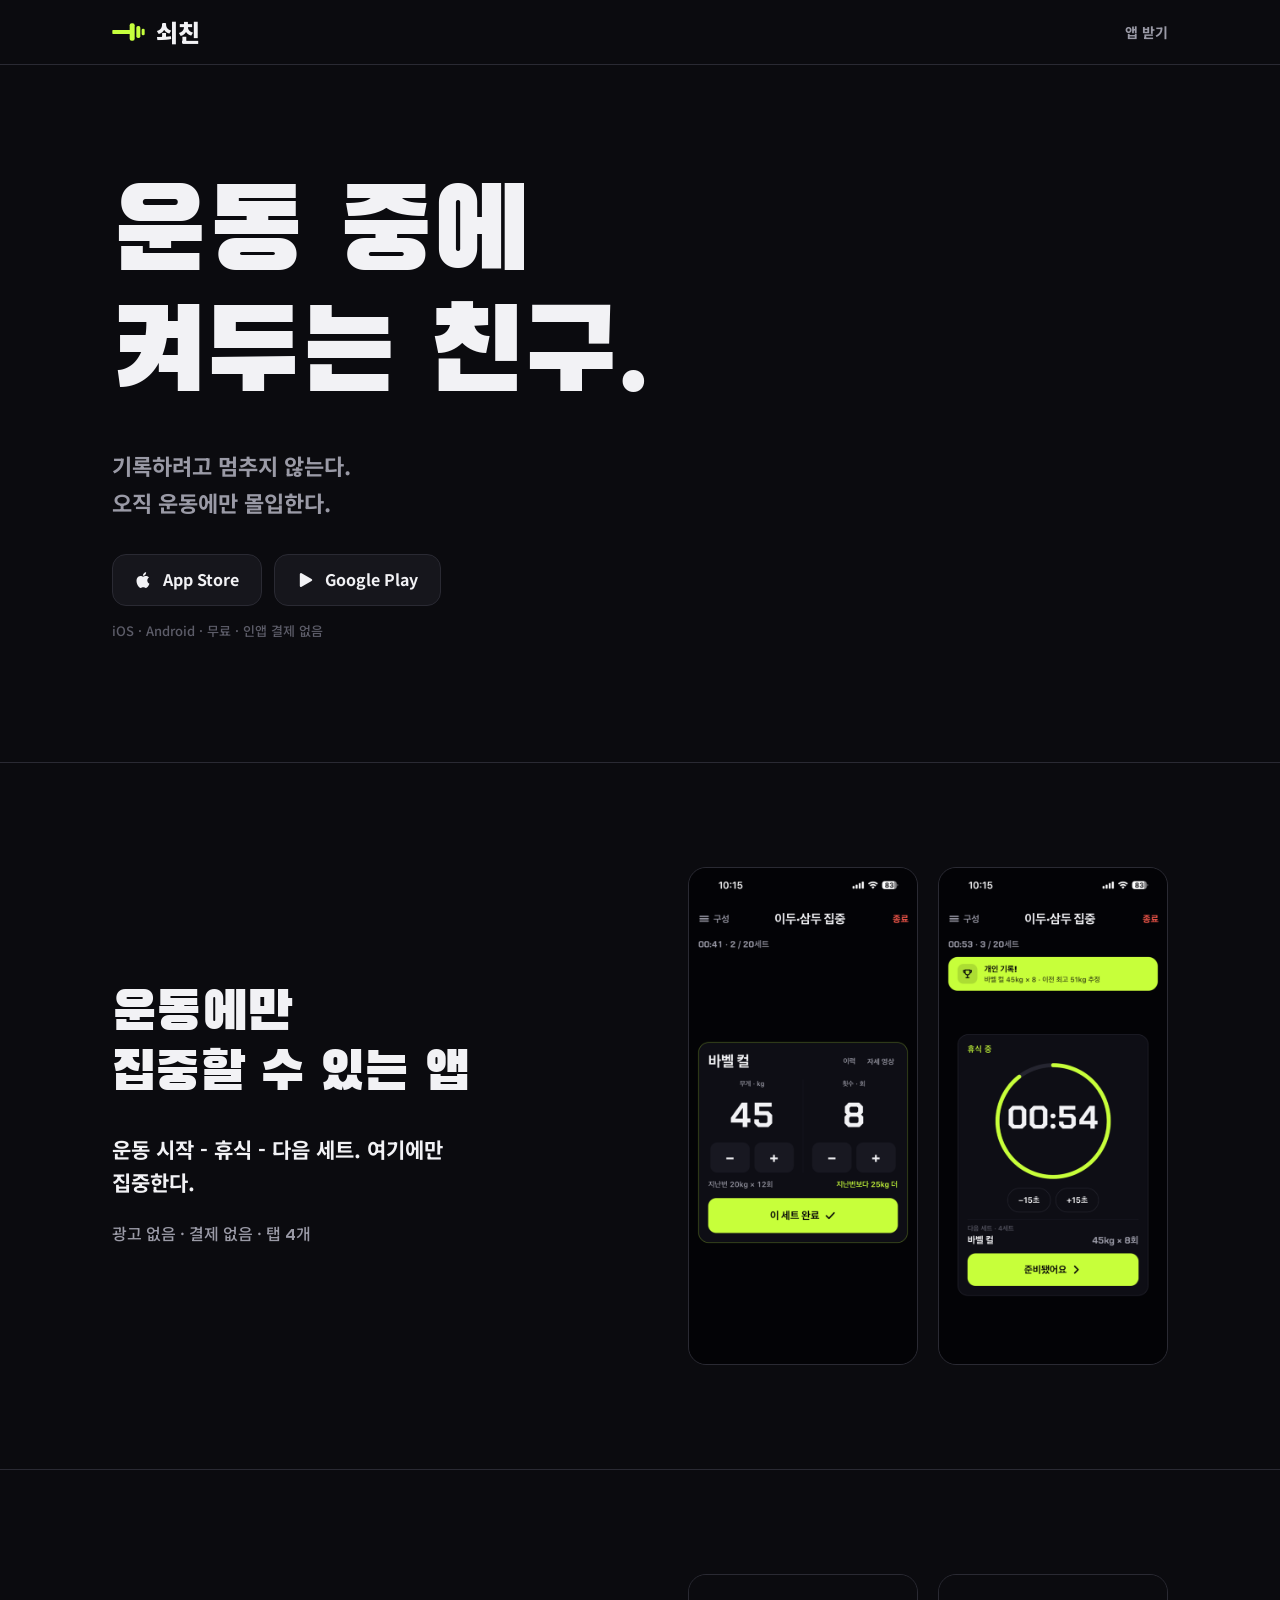
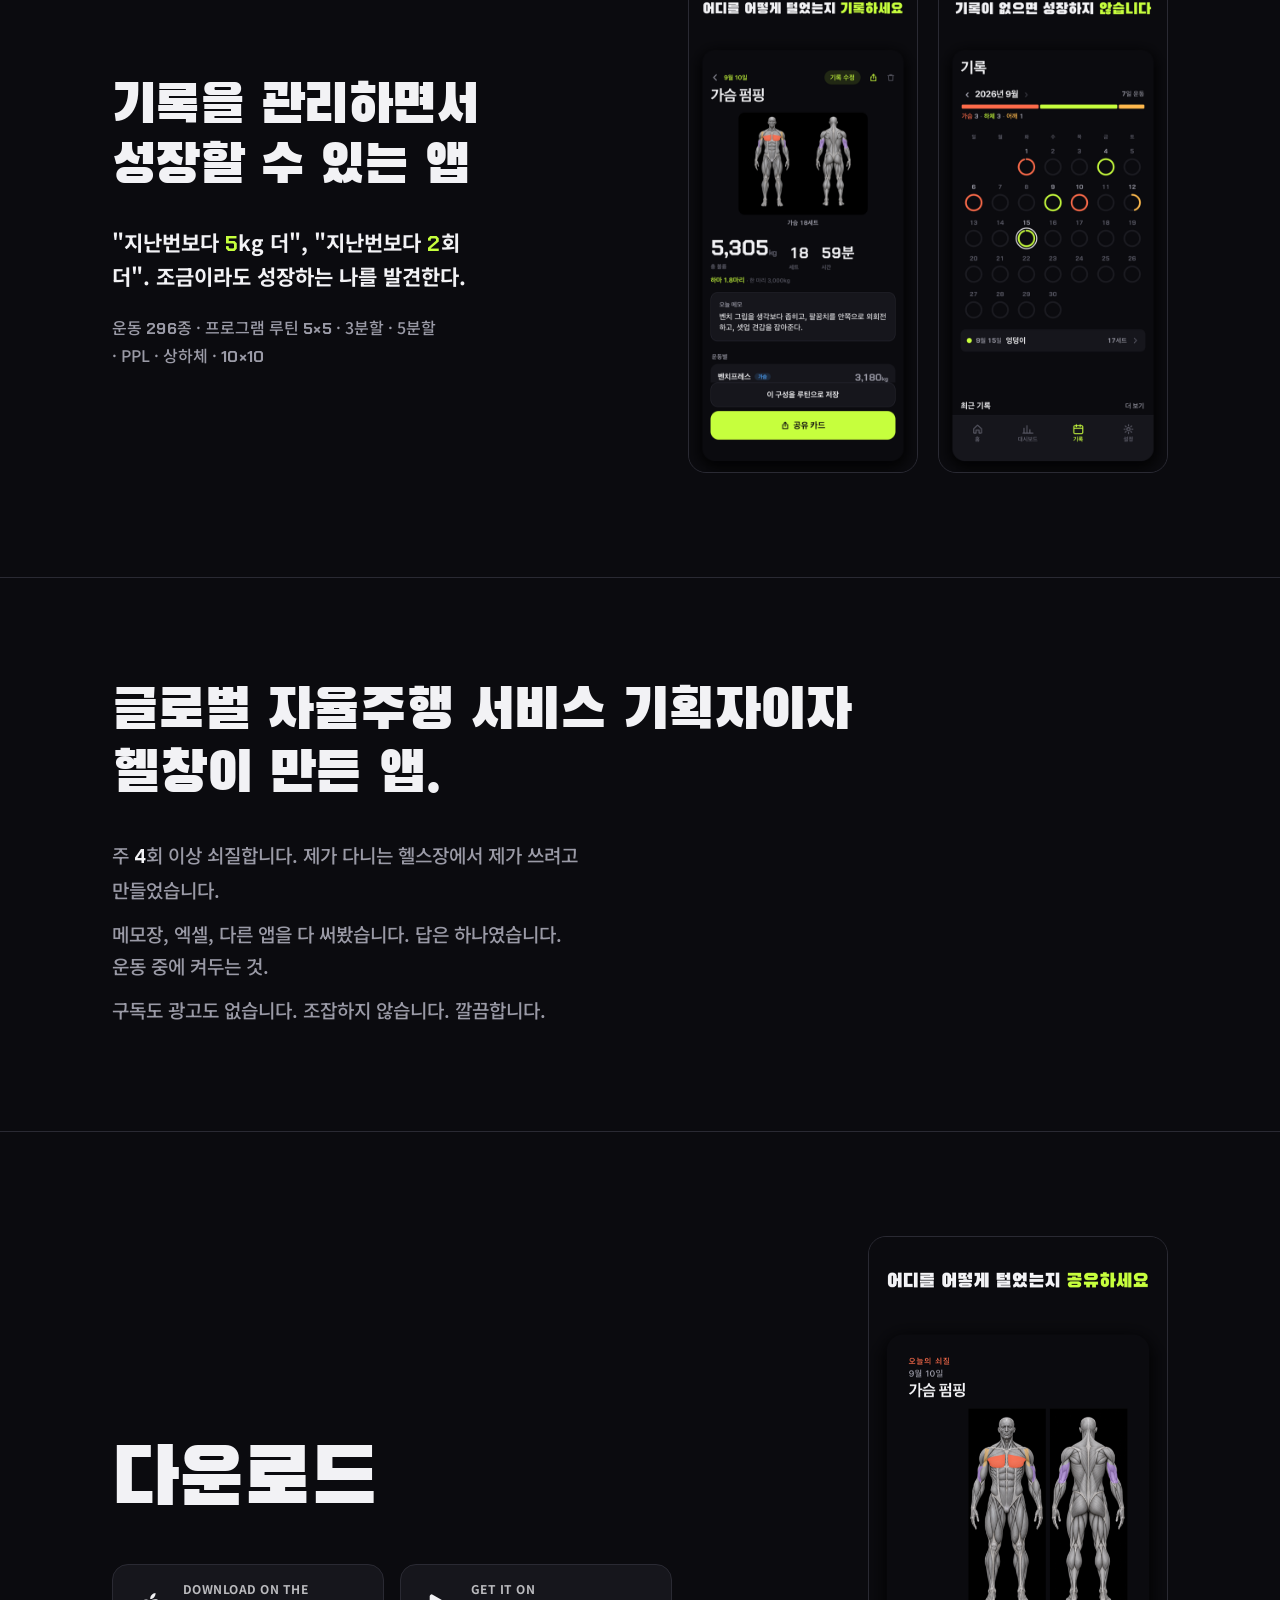
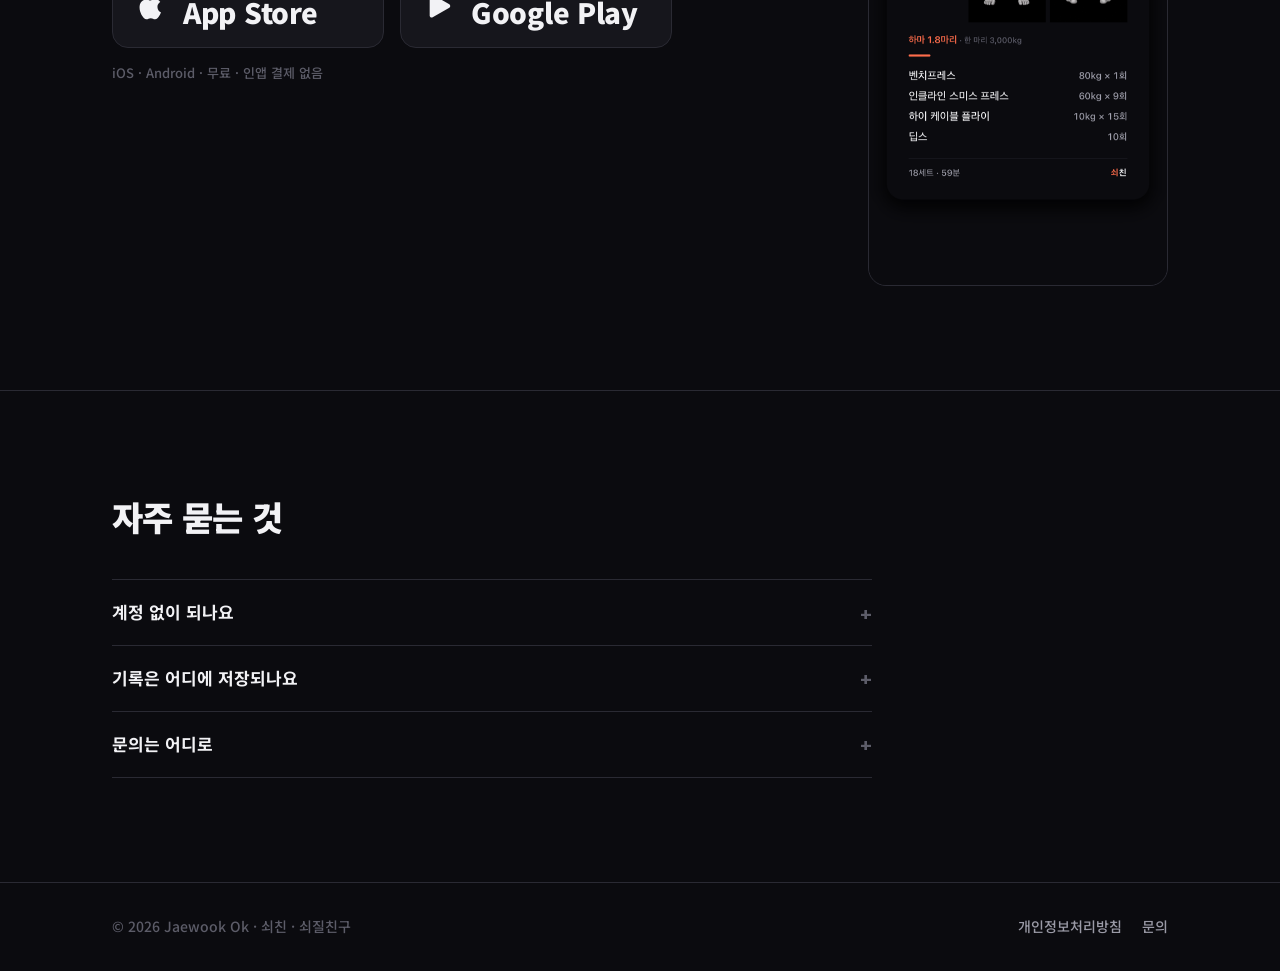
==== index.html @ 3777a671 "site: App Store 링크를 새 앱 id로" ====
<!DOCTYPE html>
<html lang="ko">
<head>
  <meta charset="utf-8">
  <meta name="viewport" content="width=device-width, initial-scale=1">
  <title>쇠친 — 운동 중에 켜두는 친구</title>
  <meta name="description" content="기록하려고 멈추지 않는다. 오직 운동에만 몰입한다. 운동하는 동안 같이 뛰는 헬스 운동일지 앱, 쇠친(쇠질친구). 광고 없음, 결제 없음, 계정 선택.">
  <meta name="theme-color" content="#0B0B0F">
  <link rel="icon" type="image/png" sizes="512x512" href="assets/icon-512.png">
  <link rel="apple-touch-icon" sizes="180x180" href="assets/apple-touch-icon.png">

  <!-- OG: 배포 후 og:image·og:url을 절대 URL(https://도메인/assets/og.png)로 바꾼다. 상대 경로는 대부분의 미리보기가 못 읽는다. -->
  <meta property="og:type" content="website">
  <meta property="og:site_name" content="쇠친 · 쇠질친구">
  <meta property="og:title" content="쇠친 — 운동 중에 켜두는 친구">
  <meta property="og:description" content="기록하려고 멈추지 않는다. 오직 운동에만 몰입한다. 운동하는 동안 같이 뛰는 헬스 운동일지 앱.">
  <meta property="og:image" content="https://ironpal.kr/assets/og.png">
  <meta property="og:image:width" content="1200">
  <meta property="og:image:height" content="630">
  <meta property="og:locale" content="ko_KR">
  <meta name="twitter:card" content="summary_large_image">
  <meta name="twitter:title" content="쇠친 — 운동 중에 켜두는 친구">
  <meta name="twitter:description" content="기록하려고 멈추지 않는다. 오직 운동에만 몰입한다. 운동하는 동안 같이 뛰는 헬스 운동일지 앱.">
  <meta name="twitter:image" content="https://ironpal.kr/assets/og.png">

  <link rel="preconnect" href="https://fonts.googleapis.com">
  <link rel="preconnect" href="https://fonts.gstatic.com" crossorigin>
  <link href="https://fonts.googleapis.com/css2?family=Black+Han+Sans&family=Chakra+Petch:wght@700&family=Noto+Sans+KR:wght@500;700;900&display=swap" rel="stylesheet">
  <link rel="stylesheet" href="styles.css">
</head>
<body>

  <header class="site-header">
    <div class="wrap">
      <a class="wordmark" href="./" aria-label="쇠친 홈"><svg class="mark" viewBox="0 0 100 60" width="34" height="20" aria-hidden="true"><rect x="0" y="24" width="56" height="12" rx="2"/><rect x="52" y="4" width="15" height="52" rx="6"/><rect x="72" y="12" width="12" height="36" rx="5"/><rect x="88" y="20" width="9" height="20" rx="4"/></svg>쇠친</a>
      <nav><a href="#download">앱 받기</a></nav>
    </div>
  </header>

  <main>

    <section class="hero" aria-labelledby="hero-title">
      <div class="wrap">
        <h1 id="hero-title">운동 중에<br>켜두는 친구.</h1>
        <p class="sub">기록하려고 멈추지 않는다.<br>오직 운동에만 몰입한다.</p>
        <div class="cta-row">
          <!-- [출시 후 링크] App Store 링크로 교체: https://apps.apple.com/kr/app/idXXXXXXXXXX -->
          <a class="store-link store-btn" href="https://apps.apple.com/kr/app/id6820119682"><svg class="store-mark" viewBox="0 0 24 24" width="18" height="18" aria-hidden="true" focusable="false"><path fill="currentColor" d="M16.365 12.77c-.026-2.66 2.174-3.94 2.273-4.003-1.238-1.81-3.164-2.058-3.85-2.086-1.64-.166-3.2.966-4.032.966-.83 0-2.114-.943-3.474-.917-1.787.026-3.435 1.04-4.355 2.64-1.857 3.22-.475 7.99 1.334 10.607.884 1.28 1.937 2.72 3.32 2.668 1.332-.053 1.836-.862 3.447-.862 1.61 0 2.063.862 3.474.836 1.435-.027 2.344-1.303 3.222-2.588 1.014-1.487 1.432-2.928 1.457-3.003-.032-.014-2.797-1.073-2.816-4.258zM13.71 4.95c.735-.89 1.23-2.128 1.095-3.36-1.058.043-2.34.705-3.1 1.594-.68.787-1.276 2.047-1.116 3.256 1.18.092 2.386-.6 3.12-1.49z"/></svg><span class="store-label">App Store</span></a>
          <!-- [출시 후 링크] Google Play 링크로 교체: https://play.google.com/store/apps/details?id=com.jay.ironlog -->
          <a class="store-link store-btn" href="https://play.google.com/store/apps/details?id=com.jay.ironlog"><svg class="store-mark" viewBox="0 0 24 24" width="18" height="18" aria-hidden="true" focusable="false"><path fill="currentColor" d="M4.5 2.9a1.6 1.6 0 0 1 1.65.05l13.3 7.7a1.6 1.6 0 0 1 0 2.7l-13.3 7.7A1.6 1.6 0 0 1 3.75 20V4.25c0-.55.28-1.06.75-1.35z"/></svg><span class="store-label">Google Play</span></a>
        </div>
        <p class="note">iOS · Android · 무료 · 인앱 결제 없음</p>
      </div>
    </section>

    <section class="pitch" id="focus" aria-labelledby="focus-title">
      <div class="wrap">
        <div class="pitch-text">
          <h2 id="focus-title">운동에만<br>집중할 수 있는 앱</h2>
          <p class="proof">운동 시작 - 휴식 - 다음 세트. 여기에만 집중한다.</p>
          <p class="facts">광고 없음 · 결제 없음 · 탭 <span class="num">4</span>개</p>
        </div>
        <div class="frames">
          <figure class="frame"><img src="assets/01-focus.png" width="540" height="1170" alt="몰입 화면. 바벨 컬 45kg 8회, 지난번보다 25kg 더, 이 세트 완료 버튼" fetchpriority="high"></figure>
          <figure class="frame"><img src="assets/02-rest.png" width="540" height="1170" alt="휴식 링 화면. 개인 기록 배너, 남은 휴식 54초, 다음 세트 바벨 컬 45kg 8회" loading="lazy"></figure>
        </div>
      </div>
    </section>

    <section class="pitch" id="grow" aria-labelledby="grow-title">
      <div class="wrap">
        <div class="pitch-text">
          <h2 id="grow-title">기록을 관리하면서<br>성장할 수 있는 앱</h2>
          <p class="proof">"지난번보다 <span class="num">5</span>kg 더", "지난번보다 <span class="num">2</span>회 더". 조금이라도 성장하는 나를 발견한다.</p>
          <p class="facts">운동 <span class="num">296</span>종 · 프로그램 루틴 <span class="num">5×5</span> · 3분할 · 5분할 · PPL · 상하체 · <span class="num">10×10</span></p>
        </div>
        <div class="frames">
          <figure class="frame"><img src="assets/03-summary.png" width="540" height="1170" alt="요약 화면. 인체도에 오늘 한 근육이 칠해진 모습과 총 볼륨" loading="lazy"></figure>
          <figure class="frame"><img src="assets/07-calendar.png" width="540" height="1170" alt="기록 달력. 날짜마다 부위 색 링, 내 3대 합계" loading="lazy"></figure>
        </div>
      </div>
    </section>

    <section id="maker" aria-labelledby="maker-title">
      <div class="wrap">
        <h2 id="maker-title">글로벌 자율주행 서비스 기획자이자<br>헬창이 만든 앱.</h2>
        <div class="maker-body">
          <p>주 <span class="num">4</span>회 이상 쇠질합니다. 제가 다니는 헬스장에서 제가 쓰려고 만들었습니다.</p>
          <p>메모장, 엑셀, 다른 앱을 다 써봤습니다. 답은 하나였습니다. 운동 중에 켜두는 것.</p>
          <p>구독도 광고도 없습니다. 조잡하지 않습니다. 깔끔합니다.</p>
        </div>
      </div>
    </section>

    <section id="download" aria-labelledby="download-title">
      <div class="wrap">
        <div class="download-text">
          <h2 id="download-title">다운로드</h2>
          <div class="store-row">
            <!-- [출시 후 링크] App Store 링크로 교체: https://apps.apple.com/kr/app/idXXXXXXXXXX -->
            <a class="store-link store" href="https://apps.apple.com/kr/app/id6820119682"><svg class="store-mark" viewBox="0 0 24 24" width="18" height="18" aria-hidden="true" focusable="false"><path fill="currentColor" d="M16.365 12.77c-.026-2.66 2.174-3.94 2.273-4.003-1.238-1.81-3.164-2.058-3.85-2.086-1.64-.166-3.2.966-4.032.966-.83 0-2.114-.943-3.474-.917-1.787.026-3.435 1.04-4.355 2.64-1.857 3.22-.475 7.99 1.334 10.607.884 1.28 1.937 2.72 3.32 2.668 1.332-.053 1.836-.862 3.447-.862 1.61 0 2.063.862 3.474.836 1.435-.027 2.344-1.303 3.222-2.588 1.014-1.487 1.432-2.928 1.457-3.003-.032-.014-2.797-1.073-2.816-4.258zM13.71 4.95c.735-.89 1.23-2.128 1.095-3.36-1.058.043-2.34.705-3.1 1.594-.68.787-1.276 2.047-1.116 3.256 1.18.092 2.386-.6 3.12-1.49z"/></svg><span class="store-text"><span class="store-k">Download on the</span><span class="store-n">App Store</span></span></a>
            <!-- [출시 후 링크] Google Play 링크로 교체: https://play.google.com/store/apps/details?id=com.jay.ironlog -->
            <a class="store-link store" href="https://play.google.com/store/apps/details?id=com.jay.ironlog"><svg class="store-mark" viewBox="0 0 24 24" width="18" height="18" aria-hidden="true" focusable="false"><path fill="currentColor" d="M4.5 2.9a1.6 1.6 0 0 1 1.65.05l13.3 7.7a1.6 1.6 0 0 1 0 2.7l-13.3 7.7A1.6 1.6 0 0 1 3.75 20V4.25c0-.55.28-1.06.75-1.35z"/></svg><span class="store-text"><span class="store-k">GET IT ON</span><span class="store-n">Google Play</span></span></a>
          </div>
          <p class="note">iOS · Android · 무료 · 인앱 결제 없음</p>
        </div>
        <figure class="frame download-frame"><img src="assets/04-share.png" width="540" height="1170" alt="공유 카드. 앞·뒤 인체도가 들어간 스토리 크기 카드" loading="lazy"></figure>
      </div>
    </section>

    <section id="faq" aria-labelledby="faq-title">
      <div class="wrap">
        <h2 class="section-title" id="faq-title">자주 묻는 것</h2>
        <div class="faq">
          <details>
            <summary>계정 없이 되나요</summary>
            <p>됩니다. 모든 기능이 로그인 없이 돌아갑니다. Apple 로그인은 기기를 잃거나 바꿔도 기록이 살아남게 하는 백업 용도이고, 설정 탭에서 선택합니다.</p>
          </details>
          <details>
            <summary>기록은 어디에 저장되나요</summary>
            <p>기기 안의 데이터베이스에 저장됩니다. 로그인하지 않으면 어떤 정보도 기기 밖으로 나가지 않습니다. 로그인하면 운동 세션·세트·루틴·직접 만든 운동이 계정에 묶여 서버(서울 리전)에 백업됩니다. 설정 → 데이터 → CSV 내보내기로 언제든 꺼낼 수 있습니다.</p>
          </details>
          <details>
            <summary>문의는 어디로</summary>
            <p><a href="mailto:jwocg12@gmail.com">jwocg12@gmail.com</a>으로 보내주세요. 버그, 빠진 운동, 별칭 제안 전부 받습니다.</p>
          </details>
        </div>
      </div>
    </section>

  </main>

  <footer class="site-footer">
    <div class="wrap">
      <p>© 2026 Jaewook Ok · 쇠친 · 쇠질친구</p>
      <nav>
        <a href="privacy.html">개인정보처리방침</a>
        <a href="mailto:jwocg12@gmail.com">문의</a>
      </nav>
    </div>
  </footer>

</body>
</html>
---- styles.css ----
/* 쇠친 — 마케팅 사이트. 다크 테마 하나만 (의도). */

:root {
  --bg: #0B0B0F;
  --surface: #16161C;
  --border: #2A2A33;
  --text: #F2F2F5;
  --muted: #9A9AA6;
  --faint: #5C5C68;
  --lime: #C6FF3D;
  --sans: "Noto Sans KR", -apple-system, BlinkMacSystemFont, "Apple SD Gothic Neo", "Malgun Gothic", sans-serif;
  --display: "Black Han Sans", var(--sans);
  --num: "Chakra Petch", "SF Mono", Menlo, monospace;
  --wrap: 1120px;
  --gutter: 20px;
}

* { box-sizing: border-box; }

html { color-scheme: dark; -webkit-text-size-adjust: 100%; scroll-behavior: smooth; }

body {
  margin: 0;
  background: var(--bg);
  color: var(--text);
  font-family: var(--sans);
  font-weight: 500;
  font-size: 16px;
  line-height: 1.7;
  word-break: keep-all;
  overflow-wrap: anywhere;
}

img { max-width: 100%; height: auto; display: block; }
a { color: inherit; text-decoration: none; }
a:hover { text-decoration: underline; text-underline-offset: 0.2em; }
h1, h2, h3, h4, p, ul, ol, dl, figure { margin: 0; }
ul, ol { padding: 0; list-style: none; }
strong { font-weight: 700; }
.num { font-family: var(--num); font-weight: 700; letter-spacing: 0.02em; }

.wrap {
  max-width: var(--wrap);
  margin: 0 auto;
  padding-inline: var(--gutter);
}

/* 헤더 */
.site-header {
  border-bottom: 1px solid var(--border);
}
.site-header .wrap {
  display: flex;
  align-items: center;
  justify-content: space-between;
  height: 64px;
}
.wordmark {
  font-weight: 900;
  font-size: 24px;
  letter-spacing: -0.02em;
  line-height: 1;
}
.wordmark:hover { text-decoration: none; }
.wordmark .ac { color: var(--lime); }
.site-header nav a {
  font-size: 14px;
  font-weight: 700;
  color: var(--muted);
}
.site-header nav a:hover { color: var(--text); }

/* 공통 섹션 */
section { padding-block: 72px; }
section + section { border-top: 1px solid var(--border); }
.section-title {
  font-size: 28px;
  font-weight: 900;
  letter-spacing: -0.02em;
  line-height: 1.3;
  margin-bottom: 32px;
}
.note {
  margin-top: 14px;
  font-size: 13px;
  color: var(--faint);
}

/* 헤드라인 (Black Han Sans) */
.hero h1,
.pitch h2,
#maker h2,
#download h2 {
  font-family: var(--display);
  font-weight: 400;
  letter-spacing: -0.01em;
  line-height: 1.12;
}

/* 히어로 */
.hero { padding-block: 64px 72px; }
.hero h1 {
  font-size: clamp(48px, 13vw, 104px);
  line-height: 1.05;
}
.hero .sub {
  margin-top: 24px;
  font-size: 18px;
  font-weight: 700;
  color: var(--muted);
  max-width: 30ch;
}
.hero .sub .num { font-size: 19px; color: var(--text); }
.cta-row {
  display: flex;
  flex-wrap: wrap;
  gap: 12px;
  margin-top: 32px;
}
/* 스토어 링크 공통: 히어로 버튼 4개/배지 모두 같은 표면·테두리·호버 */
.store-link {
  display: inline-flex;
  align-items: center;
  border: 1px solid var(--border);
  background: var(--surface);
  color: var(--text);
  white-space: nowrap;
  transition: background-color 120ms ease, border-color 120ms ease, transform 120ms ease;
}
.store-link:hover,
.store-link:focus-visible {
  text-decoration: none;
  background: #1E1E26;
  border-color: #3A3A44;
  transform: translateY(-1px);
}
.store-link:focus-visible { outline: 2px solid var(--lime); outline-offset: 2px; }
.store-mark { flex: none; width: 18px; height: 18px; }

/* 히어로 버튼 */
.store-btn {
  justify-content: center;
  gap: 10px;
  height: 52px;
  padding-inline: 22px;
  border-radius: 14px;
  font-weight: 700;
  font-size: 16px;
}

/* 스크린샷 프레임: 화면마다 여백이 달라도 틀은 같게 */
.frame {
  aspect-ratio: 1290 / 2796;
  width: 100%;
  overflow: hidden;
  border-radius: 18px;
  border: 1px solid var(--border);
  background: var(--surface);
}
.frame img {
  width: 100%;
  height: 100%;
  object-fit: cover;
  object-position: top;
}
.frames {
  display: grid;
  grid-template-columns: repeat(2, minmax(0, 1fr));
  gap: 12px;
  align-items: start;
}

/* 메시지 섹션 */
.pitch .wrap {
  display: grid;
  grid-template-columns: 1fr;
  gap: 36px;
  align-items: start;
}
.pitch h2 { font-size: clamp(34px, 8.5vw, 60px); }
.pitch .proof {
  margin-top: 20px;
  font-size: 18px;
  font-weight: 700;
  line-height: 1.6;
  max-width: 30ch;
}
.pitch .proof .num { color: var(--lime); }
.pitch .facts {
  margin-top: 16px;
  font-size: 15px;
  color: var(--muted);
  max-width: 36ch;
}

/* 만든 사람 */
#maker h2 { font-size: clamp(30px, 7.4vw, 56px); max-width: 22ch; }
.maker-body {
  margin-top: 24px;
  max-width: 44ch;
  font-size: 17px;
  color: var(--muted);
}
.maker-body p + p { margin-top: 12px; }
.maker-body .num { color: var(--text); }

/* 다운로드 */
#download .wrap {
  display: grid;
  grid-template-columns: 1fr;
  gap: 36px;
  align-items: center;
}
#download h2 { font-size: clamp(40px, 10vw, 72px); }
.store-row {
  display: grid;
  grid-template-columns: 1fr;
  gap: 12px;
  margin-top: 28px;
  max-width: 480px;
}
.store {
  gap: 16px;
  height: 72px;
  padding-inline: 24px;
  border-radius: 16px;
  line-height: 1.2;
}
.store .store-mark { width: 26px; height: 26px; }
.store-text { display: flex; flex-direction: column; justify-content: center; }
.store-k { font-size: 12px; font-weight: 700; opacity: 0.75; text-transform: uppercase; letter-spacing: 0.04em; }
.store-n { font-size: 24px; font-weight: 900; letter-spacing: -0.01em; }
.download-frame { width: min(260px, 66vw); margin: 0 auto; }

/* FAQ */
.faq details {
  border-top: 1px solid var(--border);
}
.faq details:last-child { border-bottom: 1px solid var(--border); }
.faq summary {
  list-style: none;
  cursor: pointer;
  padding-block: 18px;
  font-weight: 700;
  font-size: 17px;
  display: flex;
  justify-content: space-between;
  gap: 16px;
  align-items: center;
}
.faq summary::-webkit-details-marker { display: none; }
.faq summary::after {
  content: "+";
  font-family: var(--num);
  font-size: 20px;
  color: var(--faint);
  flex: none;
  line-height: 1;
}
.faq details[open] summary::after { content: "−"; }
.faq details p {
  color: var(--muted);
  padding-bottom: 20px;
  max-width: 64ch;
}

/* 푸터 */
.site-footer {
  border-top: 1px solid var(--border);
  padding-block: 32px;
  font-size: 14px;
  color: var(--faint);
}
.site-footer .wrap {
  display: flex;
  flex-wrap: wrap;
  justify-content: space-between;
  gap: 12px 24px;
}
.site-footer nav { display: flex; gap: 20px; }
.site-footer a { color: var(--muted); }
.site-footer a:hover { color: var(--text); }

/* 개인정보처리방침 */
.doc {
  max-width: 68ch;
  margin: 0 auto;
  padding: 56px var(--gutter) 80px;
}
.doc h1 {
  font-size: 32px;
  font-weight: 900;
  letter-spacing: -0.02em;
  line-height: 1.3;
  margin-bottom: 8px;
}
.doc .meta {
  color: var(--faint);
  font-size: 14px;
  margin-bottom: 32px;
}
.doc .meta span { display: block; }
.doc h2 {
  font-size: 20px;
  font-weight: 900;
  letter-spacing: -0.01em;
  margin: 48px 0 12px;
  line-height: 1.4;
}
.doc h3 {
  font-size: 16px;
  font-weight: 700;
  margin: 24px 0 8px;
}
.doc p { margin-bottom: 12px; }
.doc .key {
  padding: 16px 20px;
  background: var(--surface);
  border: 1px solid var(--border);
  border-radius: 12px;
  margin: 20px 0;
}
.doc .key li { padding-left: 16px; position: relative; }
.doc .key li + li { margin-top: 8px; }
.doc .key li::before {
  content: "";
  position: absolute;
  left: 0;
  top: 0.75em;
  width: 6px;
  height: 6px;
  border-radius: 50%;
  background: var(--lime);
}
.doc ul.plain li { padding-left: 16px; position: relative; }
.doc ul.plain li::before {
  content: "·";
  position: absolute;
  left: 2px;
  color: var(--faint);
}
.doc .table-wrap { overflow-x: auto; margin: 12px 0 16px; }
.doc table {
  width: 100%;
  border-collapse: collapse;
  font-size: 15px;
  line-height: 1.55;
}
.doc th, .doc td {
  text-align: left;
  vertical-align: top;
  padding: 10px 12px;
  border-bottom: 1px solid var(--border);
}
.doc th {
  font-weight: 700;
  color: var(--muted);
  background: var(--surface);
  white-space: nowrap;
}
.doc td:first-child { font-weight: 700; white-space: nowrap; }
.doc a { text-decoration: underline; text-underline-offset: 0.2em; }
.doc .contact { font-size: 15px; }

/* 좁은 화면: 3열 표는 행마다 세로로 쌓는다 */
@media (max-width: 640px) {
  .doc table.stack thead { display: none; }
  .doc table.stack tr { display: block; padding: 12px 0; border-bottom: 1px solid var(--border); }
  .doc table.stack td { display: block; padding: 2px 0; border: 0; white-space: normal; }
  .doc table.stack td::before {
    content: attr(data-label);
    display: block;
    font-size: 12px;
    font-weight: 700;
    color: var(--faint);
  }
  .doc table.stack td:first-child { font-size: 16px; }
  .doc table.stack td:first-child::before { display: none; }
  .doc table.stack td + td { margin-top: 6px; }
}

/* 데스크톱 */
@media (min-width: 820px) {
  :root { --gutter: 32px; }
  section { padding-block: 104px; }
  .section-title { font-size: 34px; margin-bottom: 40px; }

  .hero { padding-block: 112px 120px; }
  .hero h1 { font-size: clamp(88px, 9vw, 120px); }
  .hero .sub { font-size: 22px; margin-top: 28px; }
  .hero .sub .num { font-size: 23px; }

  .pitch .wrap {
    grid-template-columns: minmax(0, 1fr) 480px;
    gap: 56px;
    align-items: center;
  }
  .pitch h2 { font-size: 54px; }
  .pitch .proof { font-size: 21px; margin-top: 28px; }
  .pitch .facts { font-size: 16px; margin-top: 20px; }
  .frames { gap: 20px; }

  #maker h2 { font-size: 56px; max-width: none; }
  .maker-body { margin-top: 32px; font-size: 19px; }

  #download .wrap {
    grid-template-columns: minmax(0, 1fr) 300px;
    gap: 72px;
  }
  #download h2 { font-size: 80px; }
  .store-row { grid-template-columns: repeat(2, minmax(0, 1fr)); gap: 16px; max-width: 560px; margin-top: 36px; }
  .store { height: 84px; }
  .store .store-mark { width: 30px; height: 30px; }
  .store-n { font-size: 28px; }
  .download-frame { width: 300px; margin: 0; }

  .faq { max-width: 760px; }
}

/* 로고 록업(brand 변형): 마크 라임 + 글자 흰색 */
.wordmark{display:inline-flex;align-items:center;gap:10px}
.wordmark .mark{fill:#C6FF3D;flex:none}
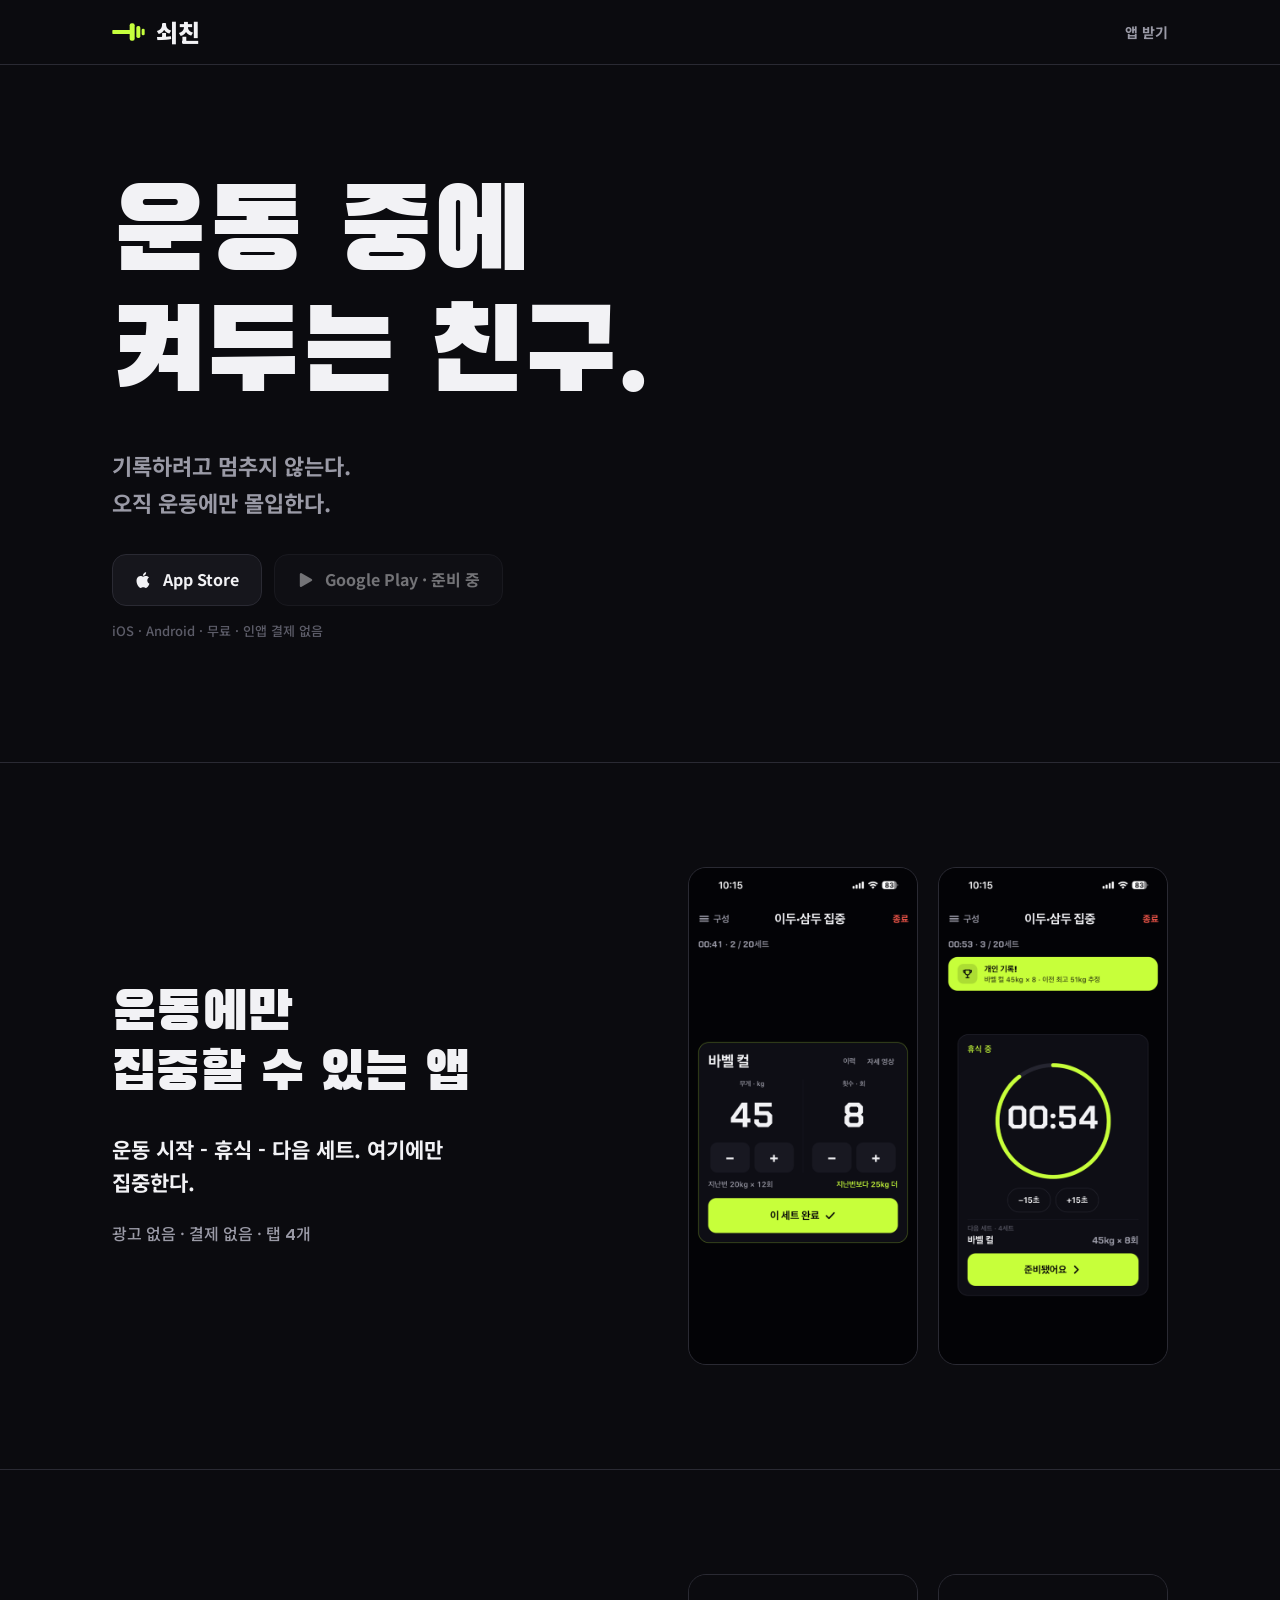
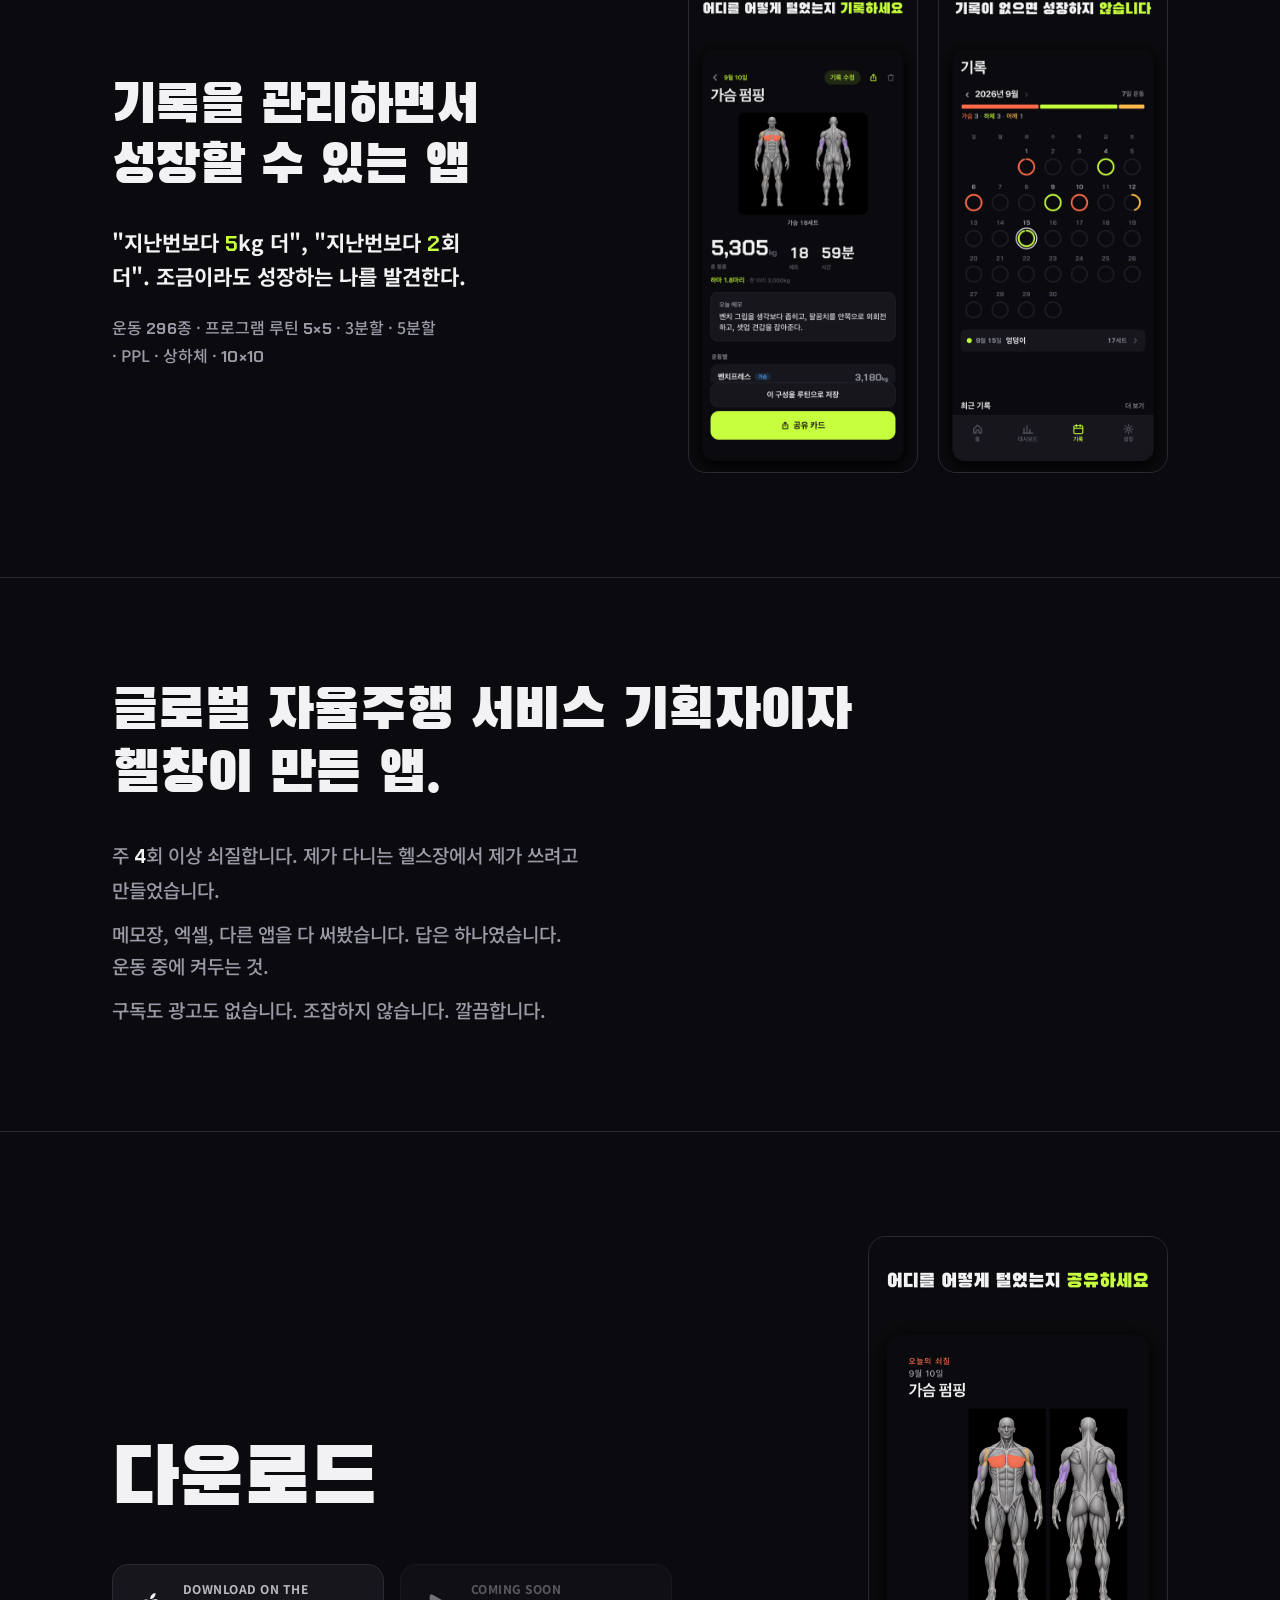
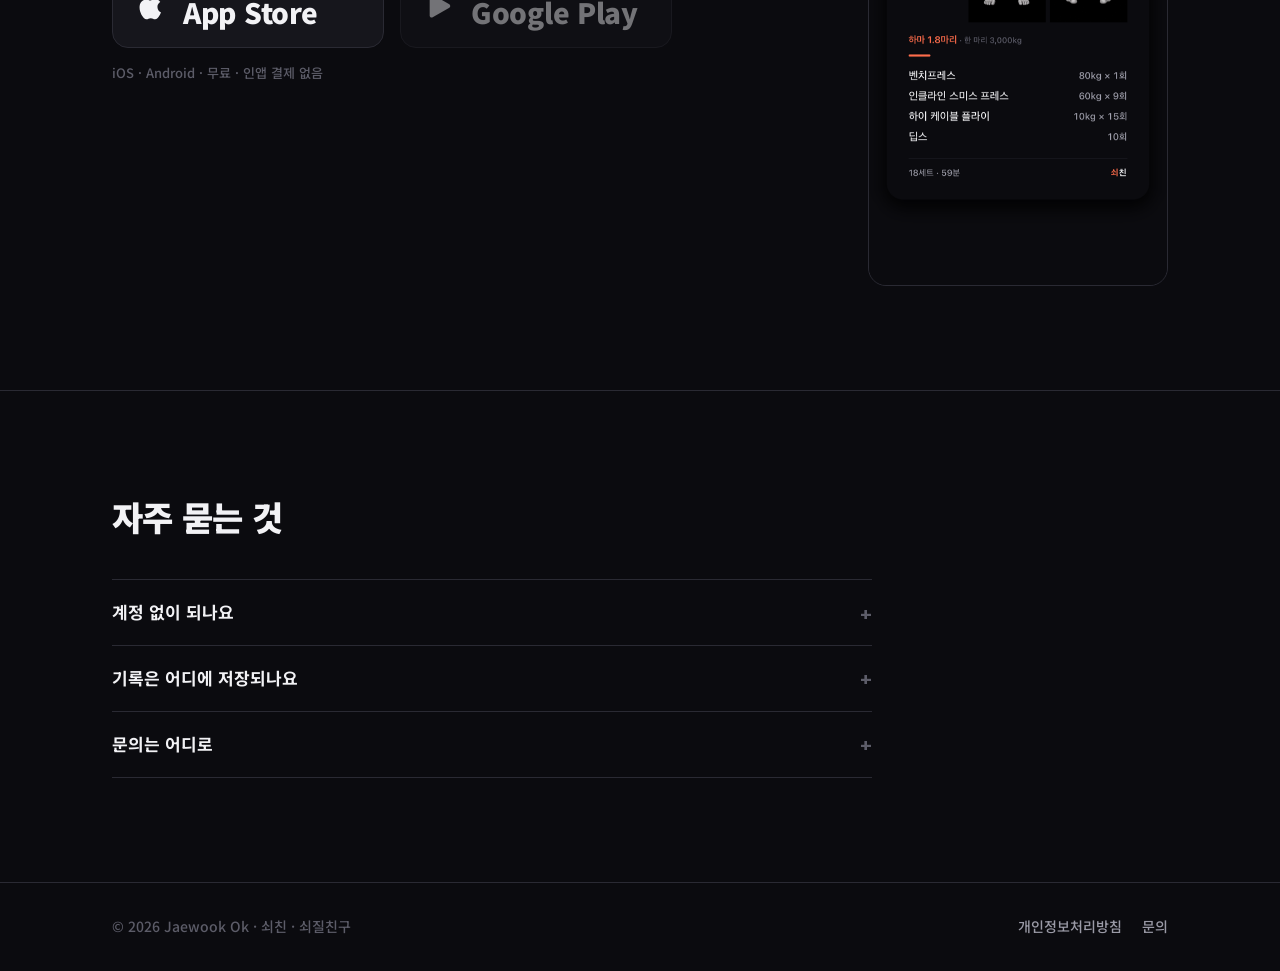
==== commit b67a4baf: "site: App Store 출시: Play 버튼은 준비 중으로" ====
--- a/index.html
+++ b/index.html
@@ -47,7 +47,7 @@
           <!-- [출시 후 링크] App Store 링크로 교체: https://apps.apple.com/kr/app/idXXXXXXXXXX -->
           <a class="store-link store-btn" href="https://apps.apple.com/kr/app/id6820119682"><svg class="store-mark" viewBox="0 0 24 24" width="18" height="18" aria-hidden="true" focusable="false"><path fill="currentColor" d="M16.365 12.77c-.026-2.66 2.174-3.94 2.273-4.003-1.238-1.81-3.164-2.058-3.85-2.086-1.64-.166-3.2.966-4.032.966-.83 0-2.114-.943-3.474-.917-1.787.026-3.435 1.04-4.355 2.64-1.857 3.22-.475 7.99 1.334 10.607.884 1.28 1.937 2.72 3.32 2.668 1.332-.053 1.836-.862 3.447-.862 1.61 0 2.063.862 3.474.836 1.435-.027 2.344-1.303 3.222-2.588 1.014-1.487 1.432-2.928 1.457-3.003-.032-.014-2.797-1.073-2.816-4.258zM13.71 4.95c.735-.89 1.23-2.128 1.095-3.36-1.058.043-2.34.705-3.1 1.594-.68.787-1.276 2.047-1.116 3.256 1.18.092 2.386-.6 3.12-1.49z"/></svg><span class="store-label">App Store</span></a>
           <!-- [출시 후 링크] Google Play 링크로 교체: https://play.google.com/store/apps/details?id=com.jay.ironlog -->
-          <a class="store-link store-btn" href="https://play.google.com/store/apps/details?id=com.jay.ironlog"><svg class="store-mark" viewBox="0 0 24 24" width="18" height="18" aria-hidden="true" focusable="false"><path fill="currentColor" d="M4.5 2.9a1.6 1.6 0 0 1 1.65.05l13.3 7.7a1.6 1.6 0 0 1 0 2.7l-13.3 7.7A1.6 1.6 0 0 1 3.75 20V4.25c0-.55.28-1.06.75-1.35z"/></svg><span class="store-label">Google Play</span></a>
+          <span class="store-link store-btn is-soon" aria-disabled="true" title="Google Play는 비공개 테스트 중"><svg class="store-mark" viewBox="0 0 24 24" width="18" height="18" aria-hidden="true" focusable="false"><path fill="currentColor" d="M4.5 2.9a1.6 1.6 0 0 1 1.65.05l13.3 7.7a1.6 1.6 0 0 1 0 2.7l-13.3 7.7A1.6 1.6 0 0 1 3.75 20V4.25c0-.55.28-1.06.75-1.35z"/></svg><span class="store-label">Google Play · 준비 중</span></span>
         </div>
         <p class="note">iOS · Android · 무료 · 인앱 결제 없음</p>
       </div>
@@ -100,7 +100,7 @@
             <!-- [출시 후 링크] App Store 링크로 교체: https://apps.apple.com/kr/app/idXXXXXXXXXX -->
             <a class="store-link store" href="https://apps.apple.com/kr/app/id6820119682"><svg class="store-mark" viewBox="0 0 24 24" width="18" height="18" aria-hidden="true" focusable="false"><path fill="currentColor" d="M16.365 12.77c-.026-2.66 2.174-3.94 2.273-4.003-1.238-1.81-3.164-2.058-3.85-2.086-1.64-.166-3.2.966-4.032.966-.83 0-2.114-.943-3.474-.917-1.787.026-3.435 1.04-4.355 2.64-1.857 3.22-.475 7.99 1.334 10.607.884 1.28 1.937 2.72 3.32 2.668 1.332-.053 1.836-.862 3.447-.862 1.61 0 2.063.862 3.474.836 1.435-.027 2.344-1.303 3.222-2.588 1.014-1.487 1.432-2.928 1.457-3.003-.032-.014-2.797-1.073-2.816-4.258zM13.71 4.95c.735-.89 1.23-2.128 1.095-3.36-1.058.043-2.34.705-3.1 1.594-.68.787-1.276 2.047-1.116 3.256 1.18.092 2.386-.6 3.12-1.49z"/></svg><span class="store-text"><span class="store-k">Download on the</span><span class="store-n">App Store</span></span></a>
             <!-- [출시 후 링크] Google Play 링크로 교체: https://play.google.com/store/apps/details?id=com.jay.ironlog -->
-            <a class="store-link store" href="https://play.google.com/store/apps/details?id=com.jay.ironlog"><svg class="store-mark" viewBox="0 0 24 24" width="18" height="18" aria-hidden="true" focusable="false"><path fill="currentColor" d="M4.5 2.9a1.6 1.6 0 0 1 1.65.05l13.3 7.7a1.6 1.6 0 0 1 0 2.7l-13.3 7.7A1.6 1.6 0 0 1 3.75 20V4.25c0-.55.28-1.06.75-1.35z"/></svg><span class="store-text"><span class="store-k">GET IT ON</span><span class="store-n">Google Play</span></span></a>
+            <span class="store-link store is-soon" aria-disabled="true" title="Google Play는 비공개 테스트 중"><svg class="store-mark" viewBox="0 0 24 24" width="18" height="18" aria-hidden="true" focusable="false"><path fill="currentColor" d="M4.5 2.9a1.6 1.6 0 0 1 1.65.05l13.3 7.7a1.6 1.6 0 0 1 0 2.7l-13.3 7.7A1.6 1.6 0 0 1 3.75 20V4.25c0-.55.28-1.06.75-1.35z"/></svg><span class="store-text"><span class="store-k">COMING SOON</span><span class="store-n">Google Play</span></span></span>
           </div>
           <p class="note">iOS · Android · 무료 · 인앱 결제 없음</p>
         </div>
--- a/styles.css
+++ b/styles.css
@@ -420,3 +420,6 @@
 /* 로고 록업(brand 변형): 마크 라임 + 글자 흰색 */
 .wordmark{display:inline-flex;align-items:center;gap:10px}
 .wordmark .mark{fill:#C6FF3D;flex:none}
+
+/* 출시 전 스토어 버튼 (Google Play 비공개 테스트 중) */
+.store-link.is-soon { opacity: .45; pointer-events: none; cursor: default; }
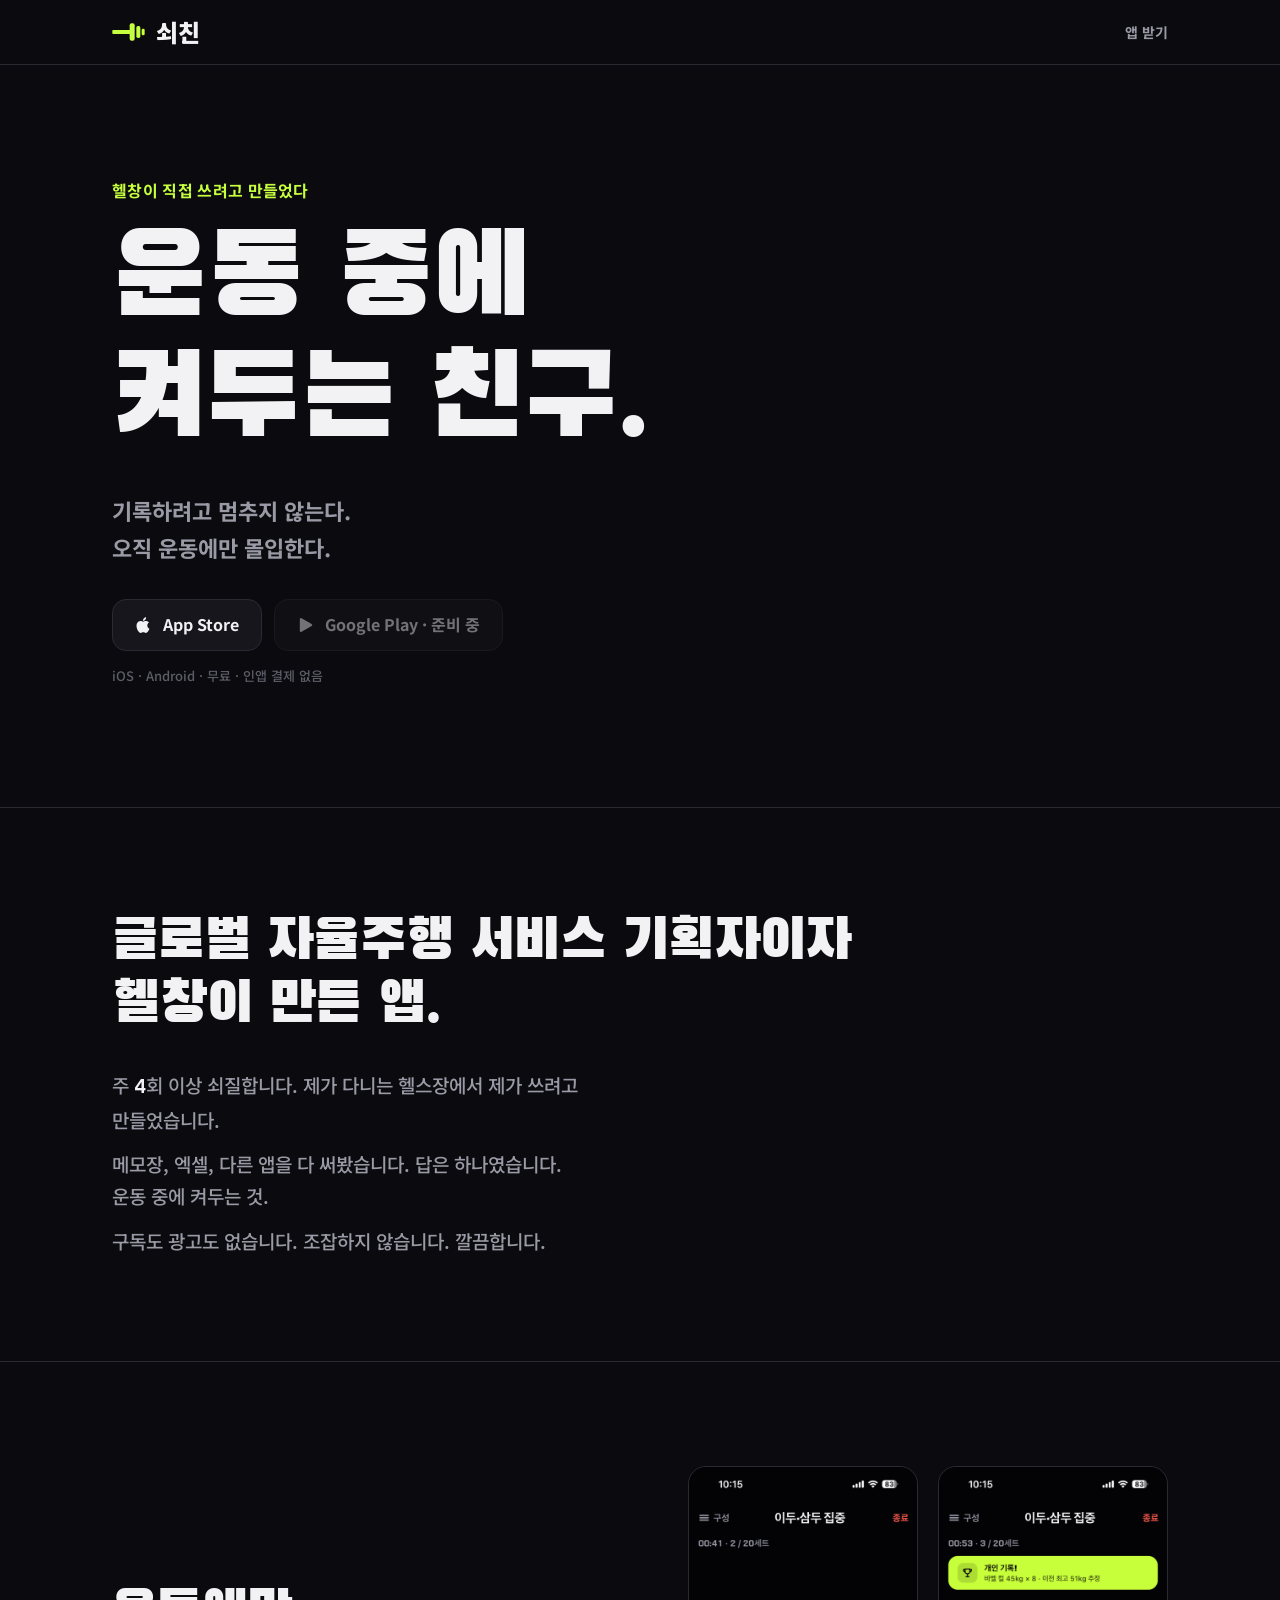
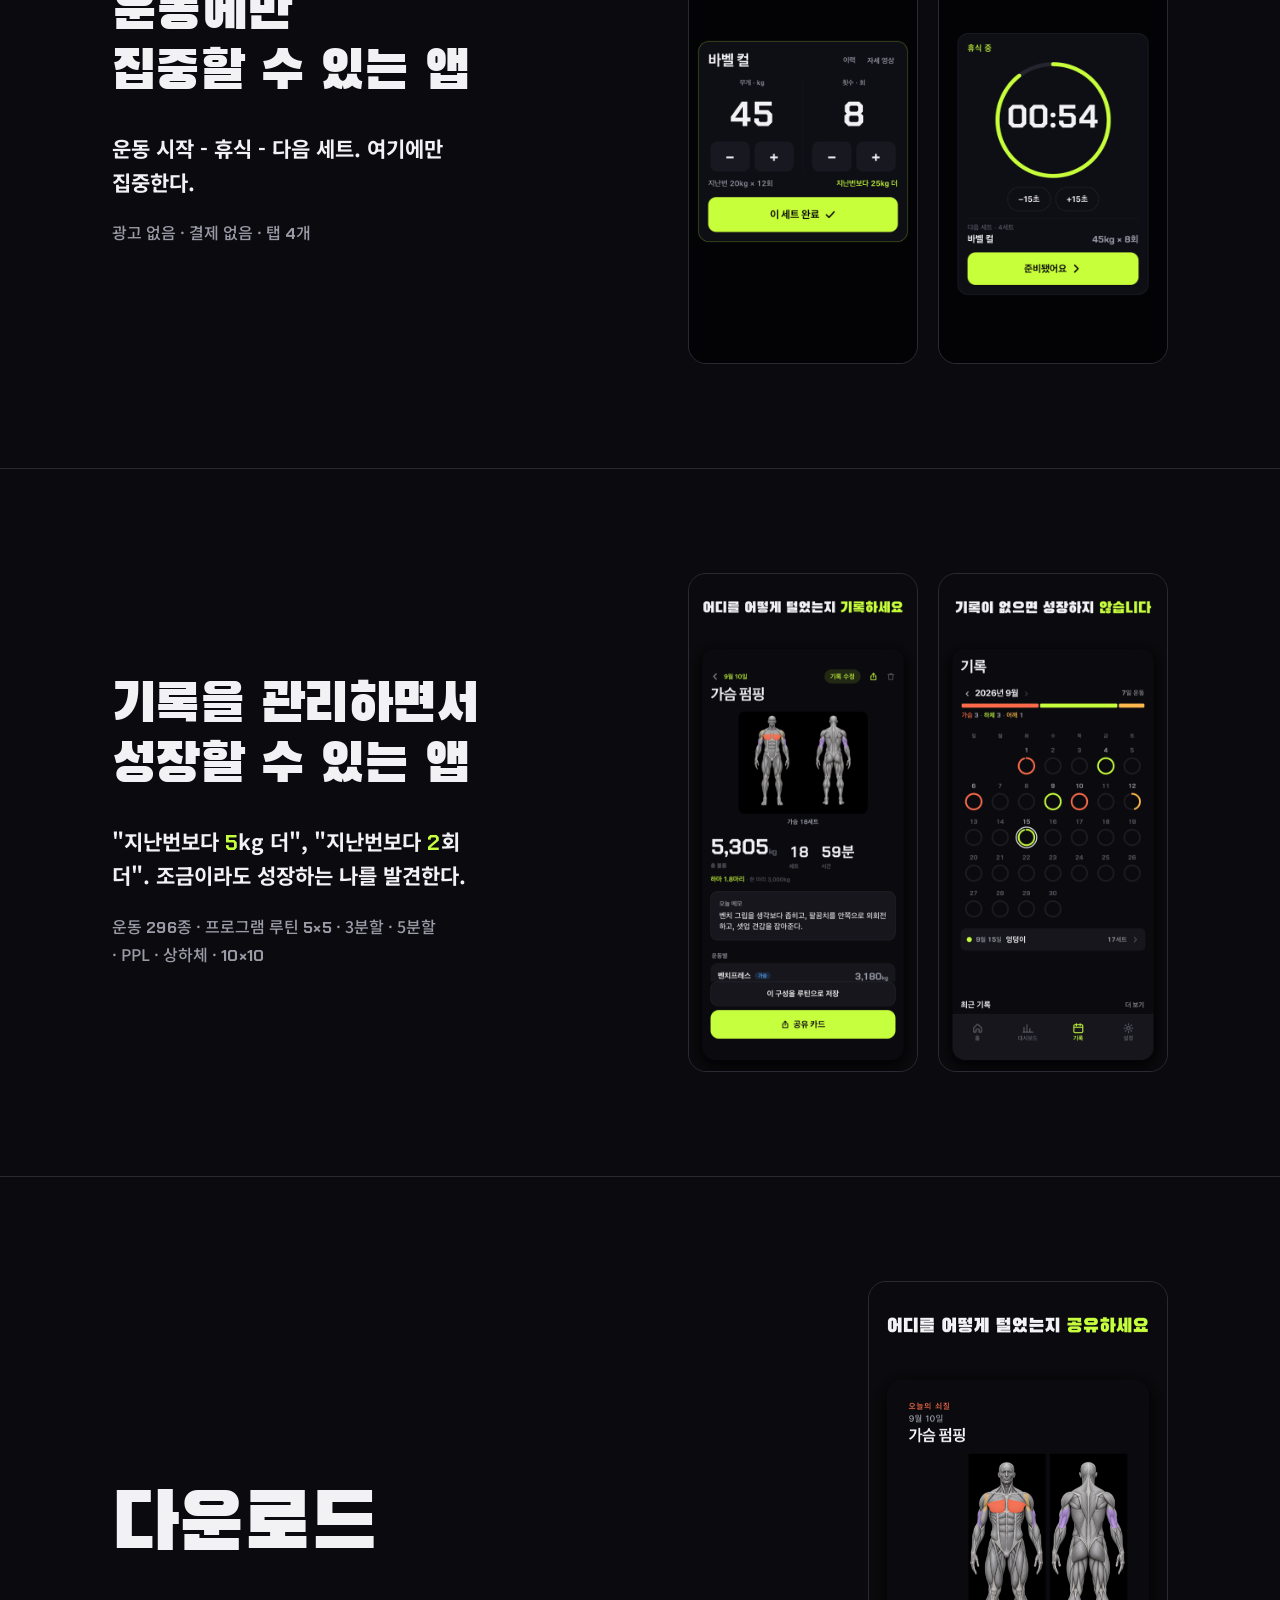
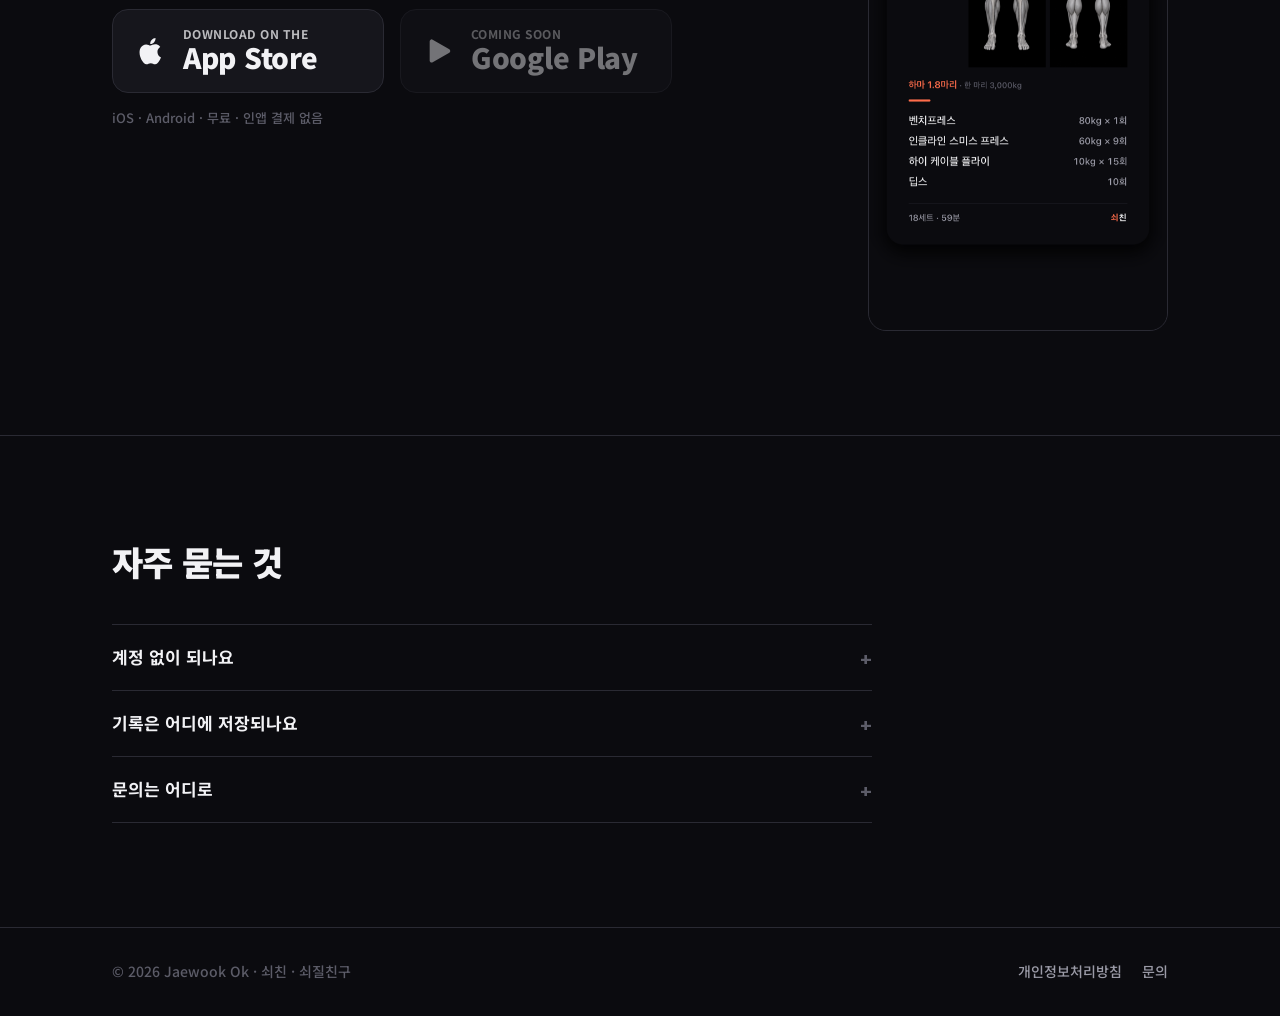
==== commit be186168: "site: 상단 순서 B안: 히어로 크레딧 + 메이커 2번째" ====
--- a/index.html
+++ b/index.html
@@ -41,6 +41,7 @@
 
     <section class="hero" aria-labelledby="hero-title">
       <div class="wrap">
+        <p class="kicker">헬창이 직접 쓰려고 만들었다</p>
         <h1 id="hero-title">운동 중에<br>켜두는 친구.</h1>
         <p class="sub">기록하려고 멈추지 않는다.<br>오직 운동에만 몰입한다.</p>
         <div class="cta-row">
@@ -50,6 +51,17 @@
           <span class="store-link store-btn is-soon" aria-disabled="true" title="Google Play는 비공개 테스트 중"><svg class="store-mark" viewBox="0 0 24 24" width="18" height="18" aria-hidden="true" focusable="false"><path fill="currentColor" d="M4.5 2.9a1.6 1.6 0 0 1 1.65.05l13.3 7.7a1.6 1.6 0 0 1 0 2.7l-13.3 7.7A1.6 1.6 0 0 1 3.75 20V4.25c0-.55.28-1.06.75-1.35z"/></svg><span class="store-label">Google Play · 준비 중</span></span>
         </div>
         <p class="note">iOS · Android · 무료 · 인앱 결제 없음</p>
+      </div>
+    </section>
+
+    <section id="maker" aria-labelledby="maker-title">
+      <div class="wrap">
+        <h2 id="maker-title">글로벌 자율주행 서비스 기획자이자<br>헬창이 만든 앱.</h2>
+        <div class="maker-body">
+          <p>주 <span class="num">4</span>회 이상 쇠질합니다. 제가 다니는 헬스장에서 제가 쓰려고 만들었습니다.</p>
+          <p>메모장, 엑셀, 다른 앱을 다 써봤습니다. 답은 하나였습니다. 운동 중에 켜두는 것.</p>
+          <p>구독도 광고도 없습니다. 조잡하지 않습니다. 깔끔합니다.</p>
+        </div>
       </div>
     </section>
 
@@ -81,16 +93,6 @@
       </div>
     </section>
 
-    <section id="maker" aria-labelledby="maker-title">
-      <div class="wrap">
-        <h2 id="maker-title">글로벌 자율주행 서비스 기획자이자<br>헬창이 만든 앱.</h2>
-        <div class="maker-body">
-          <p>주 <span class="num">4</span>회 이상 쇠질합니다. 제가 다니는 헬스장에서 제가 쓰려고 만들었습니다.</p>
-          <p>메모장, 엑셀, 다른 앱을 다 써봤습니다. 답은 하나였습니다. 운동 중에 켜두는 것.</p>
-          <p>구독도 광고도 없습니다. 조잡하지 않습니다. 깔끔합니다.</p>
-        </div>
-      </div>
-    </section>
 
     <section id="download" aria-labelledby="download-title">
       <div class="wrap">
--- a/styles.css
+++ b/styles.css
@@ -423,3 +423,7 @@
 
 /* 출시 전 스토어 버튼 (Google Play 비공개 테스트 중) */
 .store-link.is-soon { opacity: .45; pointer-events: none; cursor: default; }
+
+/* 히어로 크레딧 한 줄 (10/23, B안) */
+.hero .kicker { color: var(--lime); font-weight: 700; font-size: 14px; letter-spacing: .02em; margin-bottom: 14px; }
+@media (min-width: 900px) { .hero .kicker { font-size: 16px; margin-bottom: 18px; } }
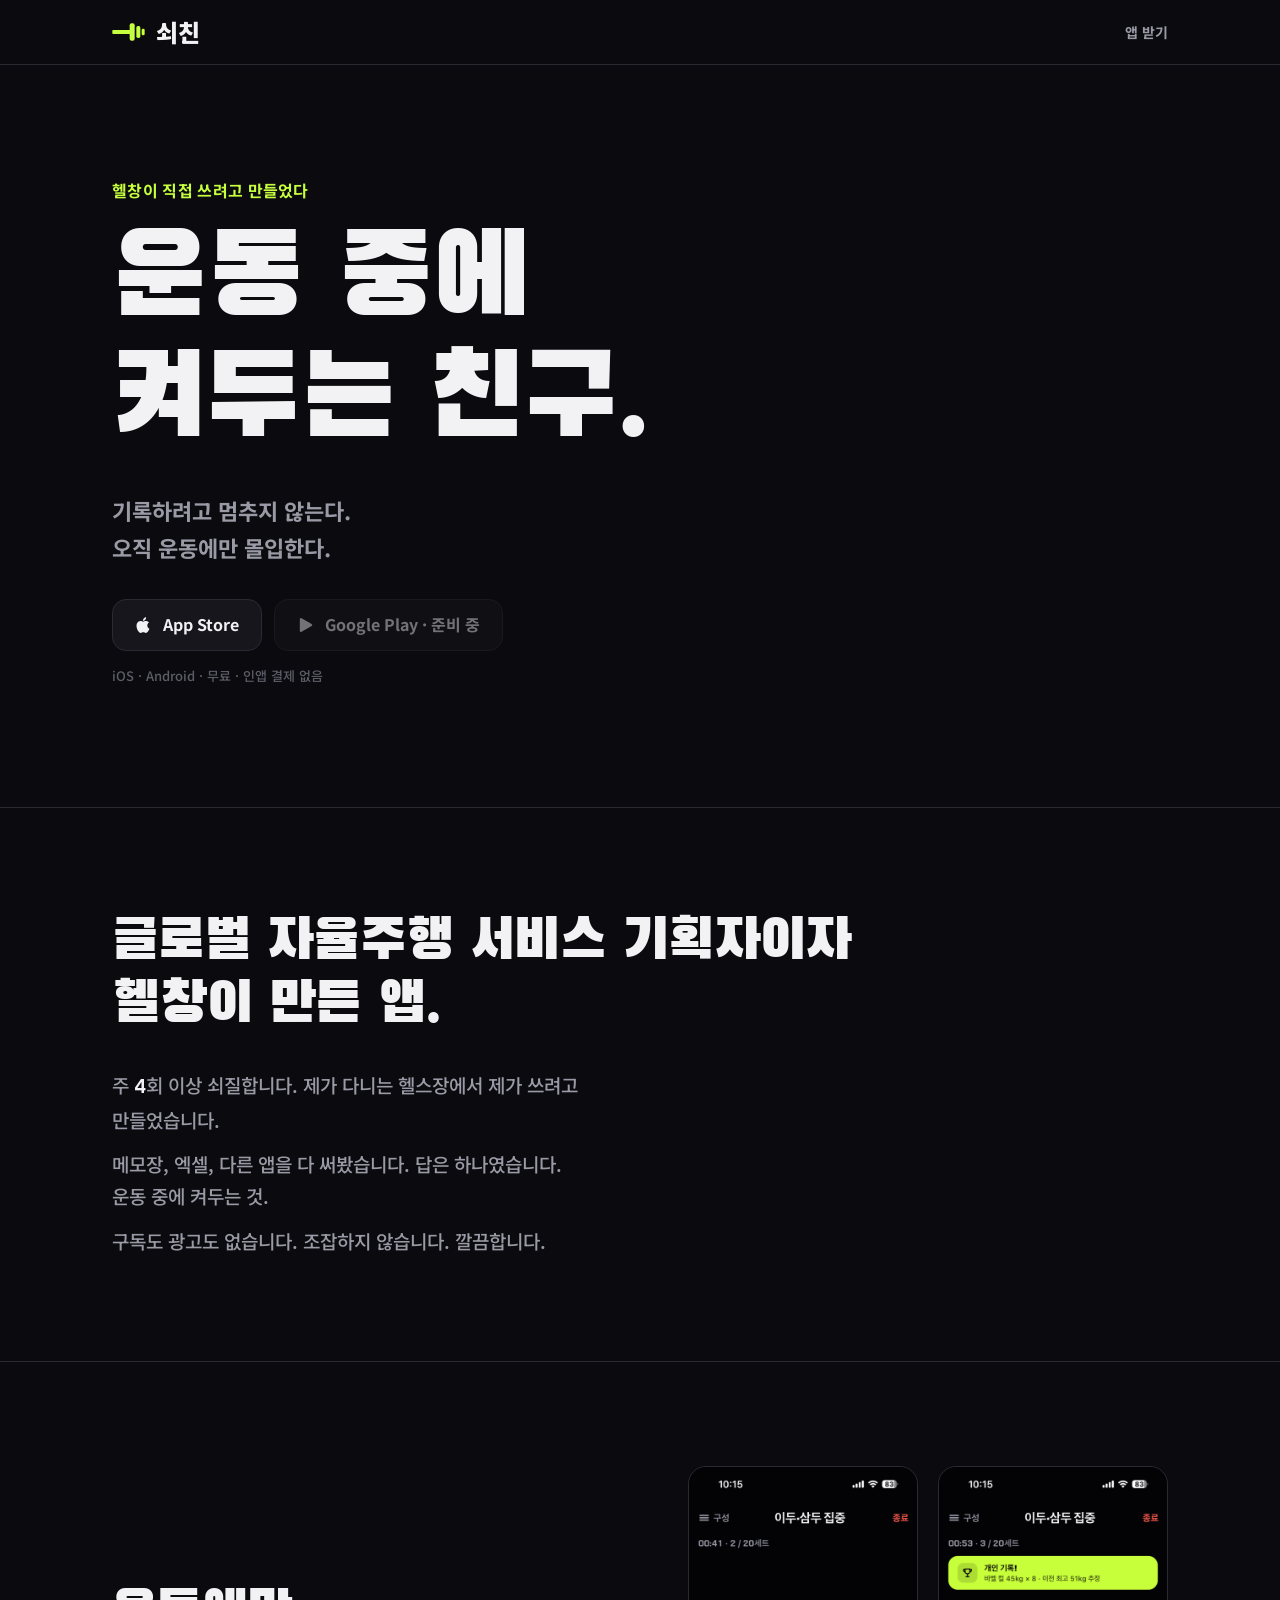
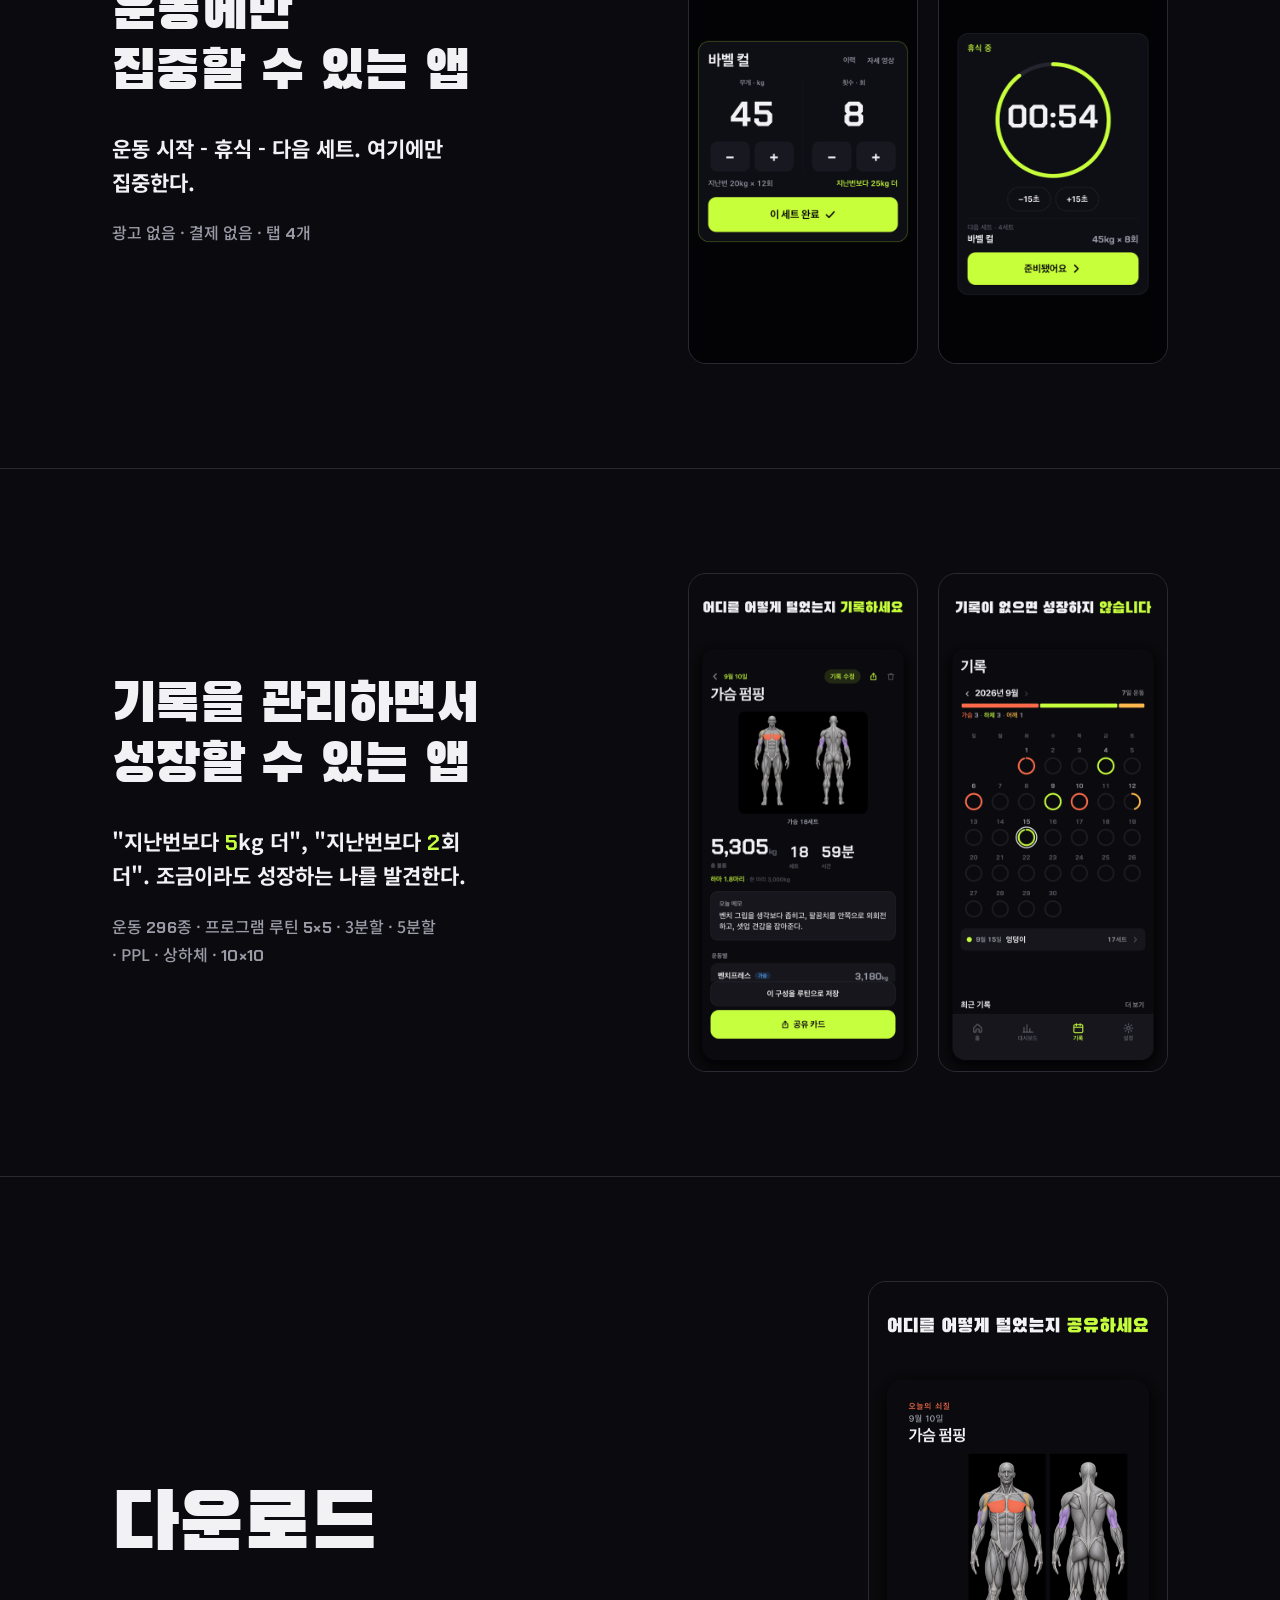
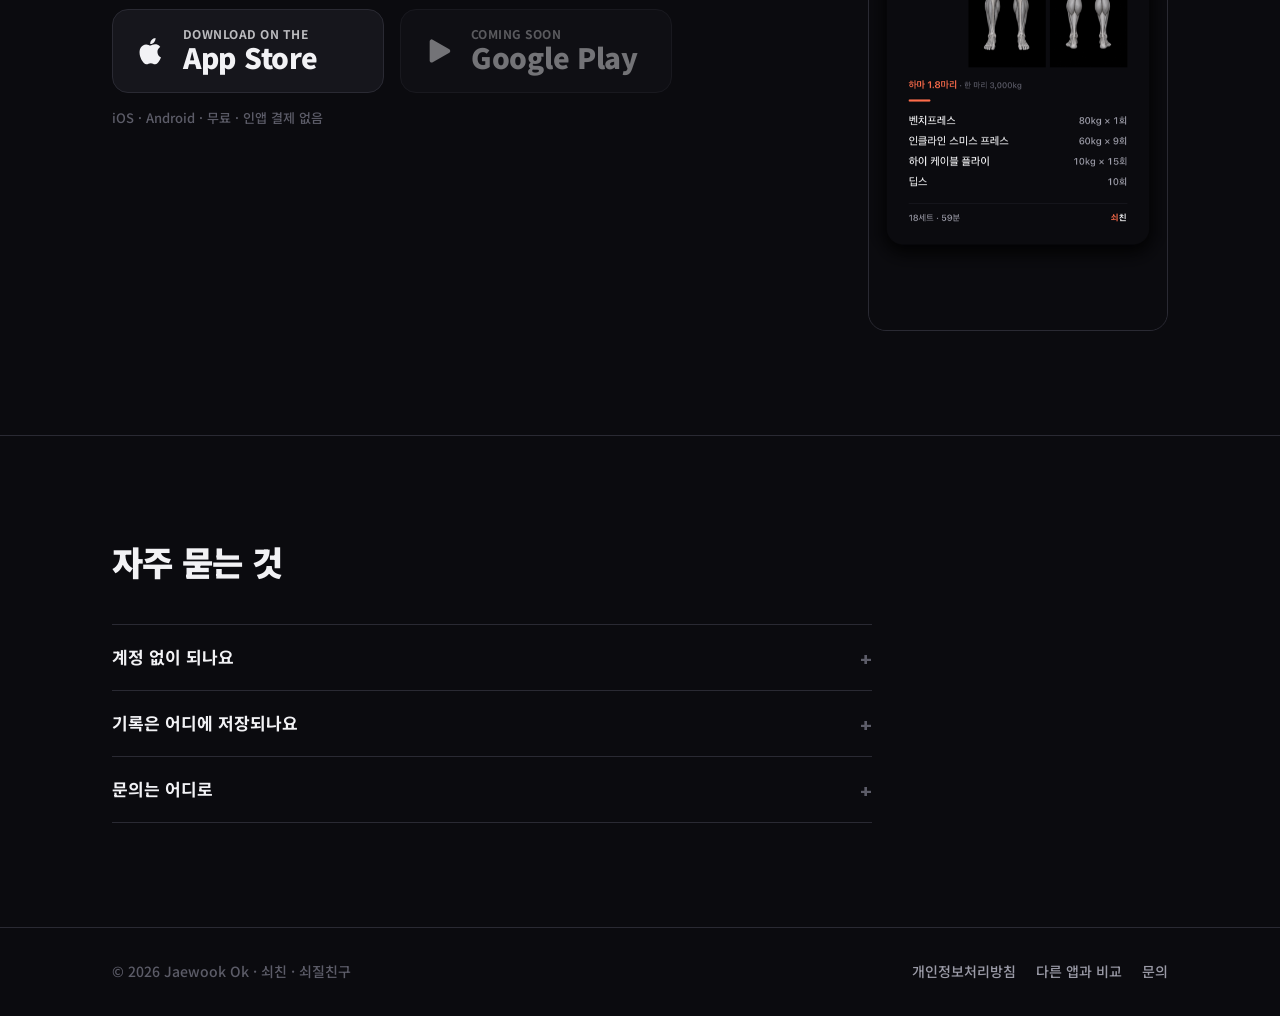
==== commit d9ead07b: "site: compare 페이지(타 앱 비교) + 푸터 링크 + 확정 문구" ====
--- a/index.html
+++ b/index.html
@@ -137,6 +137,7 @@
       <p>© 2026 Jaewook Ok · 쇠친 · 쇠질친구</p>
       <nav>
         <a href="privacy.html">개인정보처리방침</a>
+        <a href="compare/">다른 앱과 비교</a>
         <a href="mailto:jwocg12@gmail.com">문의</a>
       </nav>
     </div>
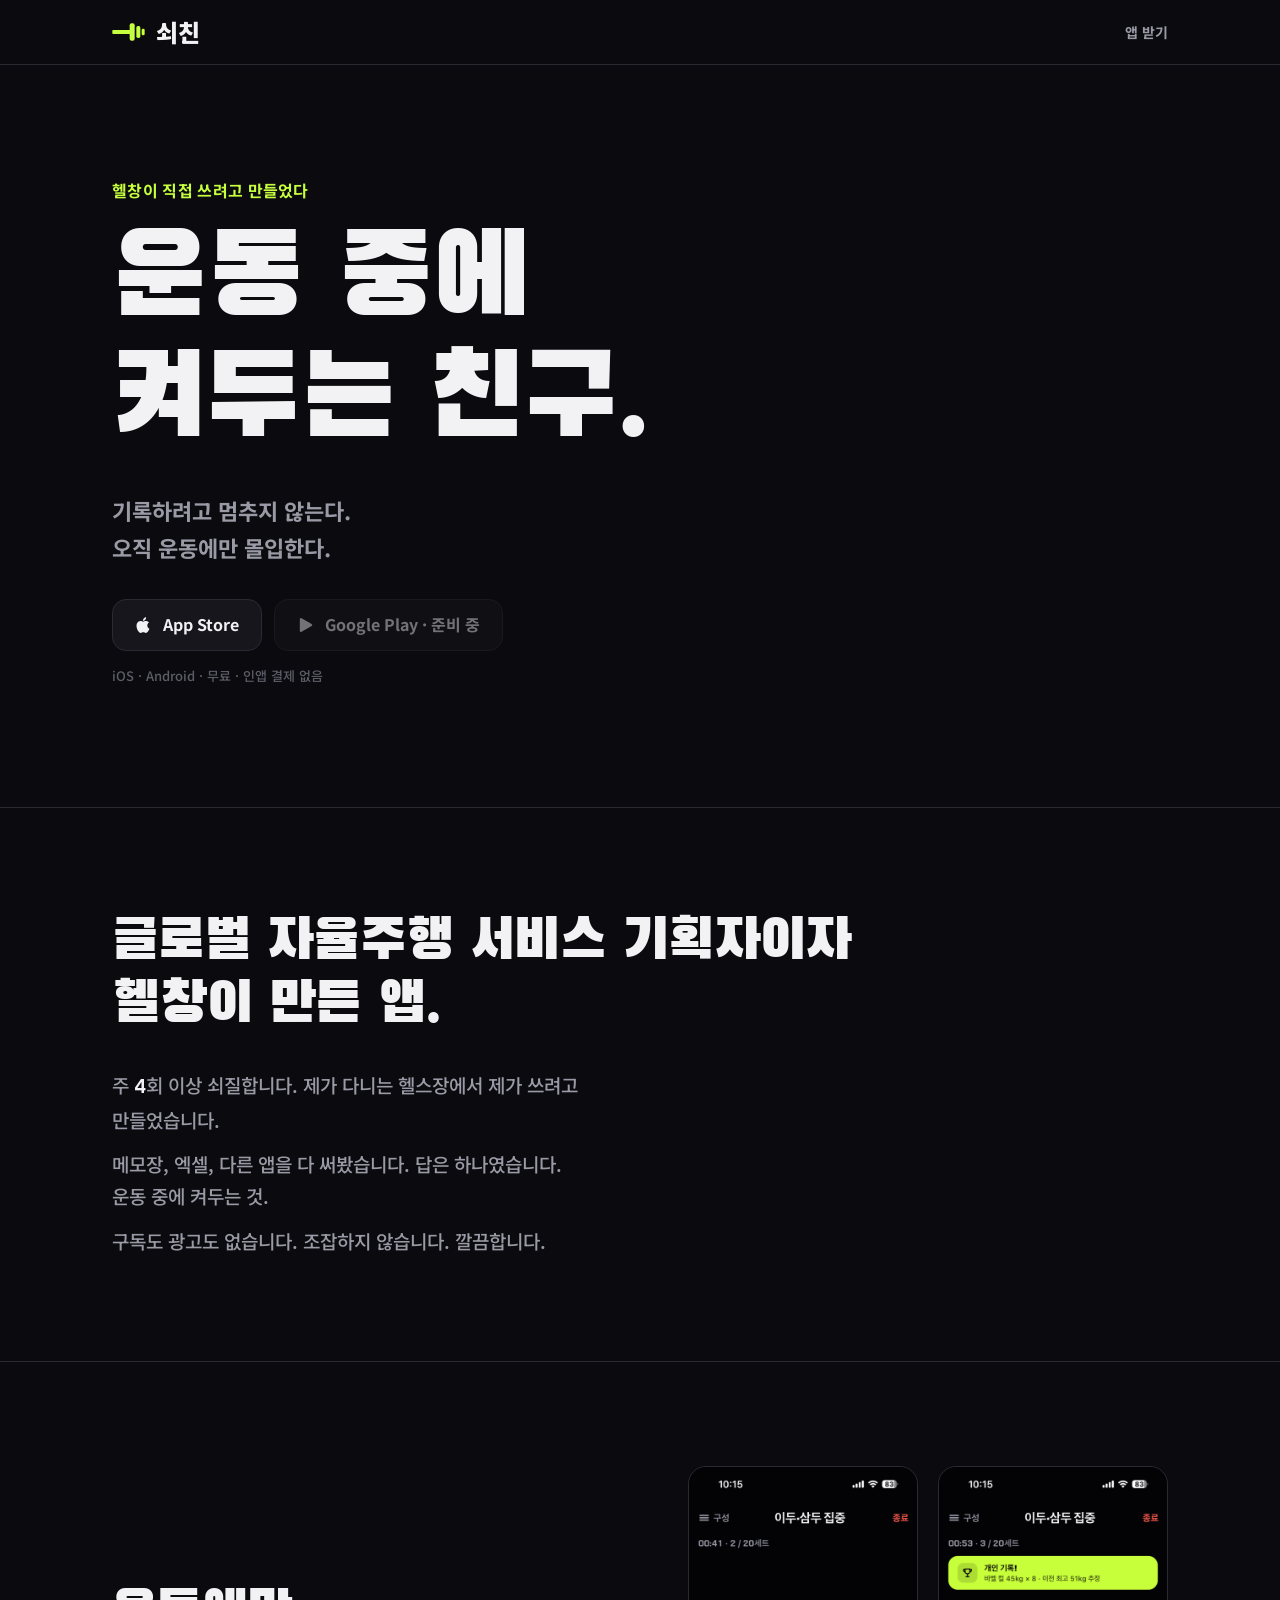
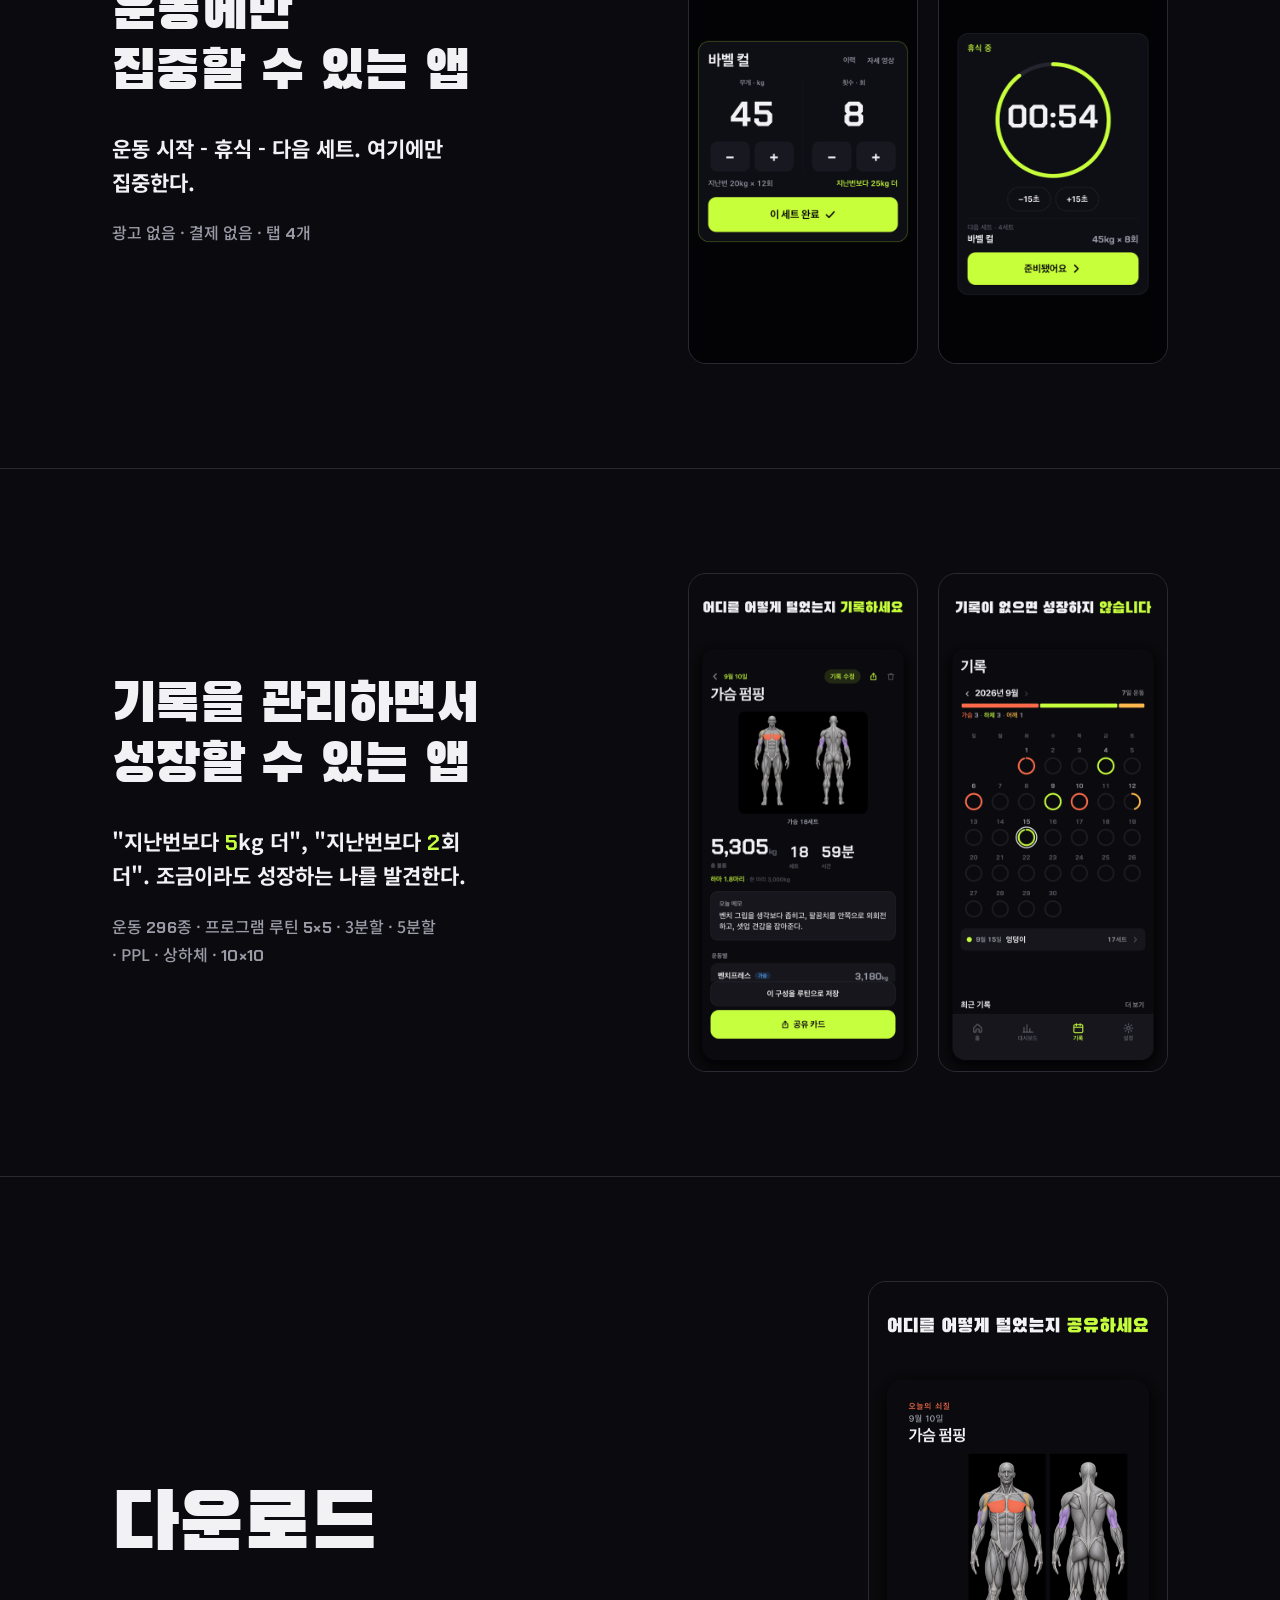
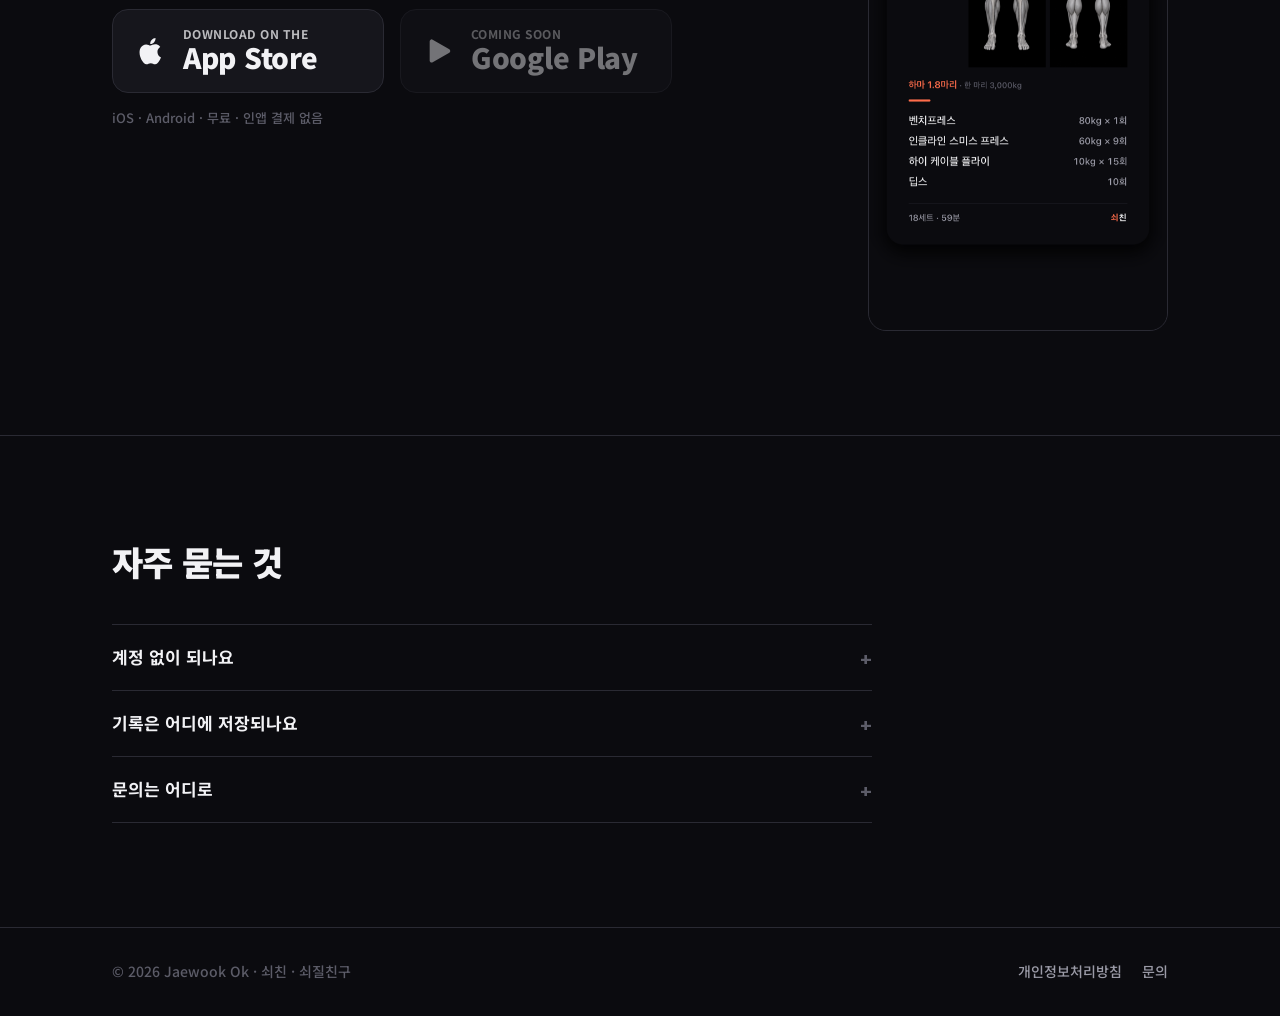
==== commit 760160a0: "site: compare 페이지 내림" ====
--- a/index.html
+++ b/index.html
@@ -137,7 +137,6 @@
       <p>© 2026 Jaewook Ok · 쇠친 · 쇠질친구</p>
       <nav>
         <a href="privacy.html">개인정보처리방침</a>
-        <a href="compare/">다른 앱과 비교</a>
         <a href="mailto:jwocg12@gmail.com">문의</a>
       </nav>
     </div>
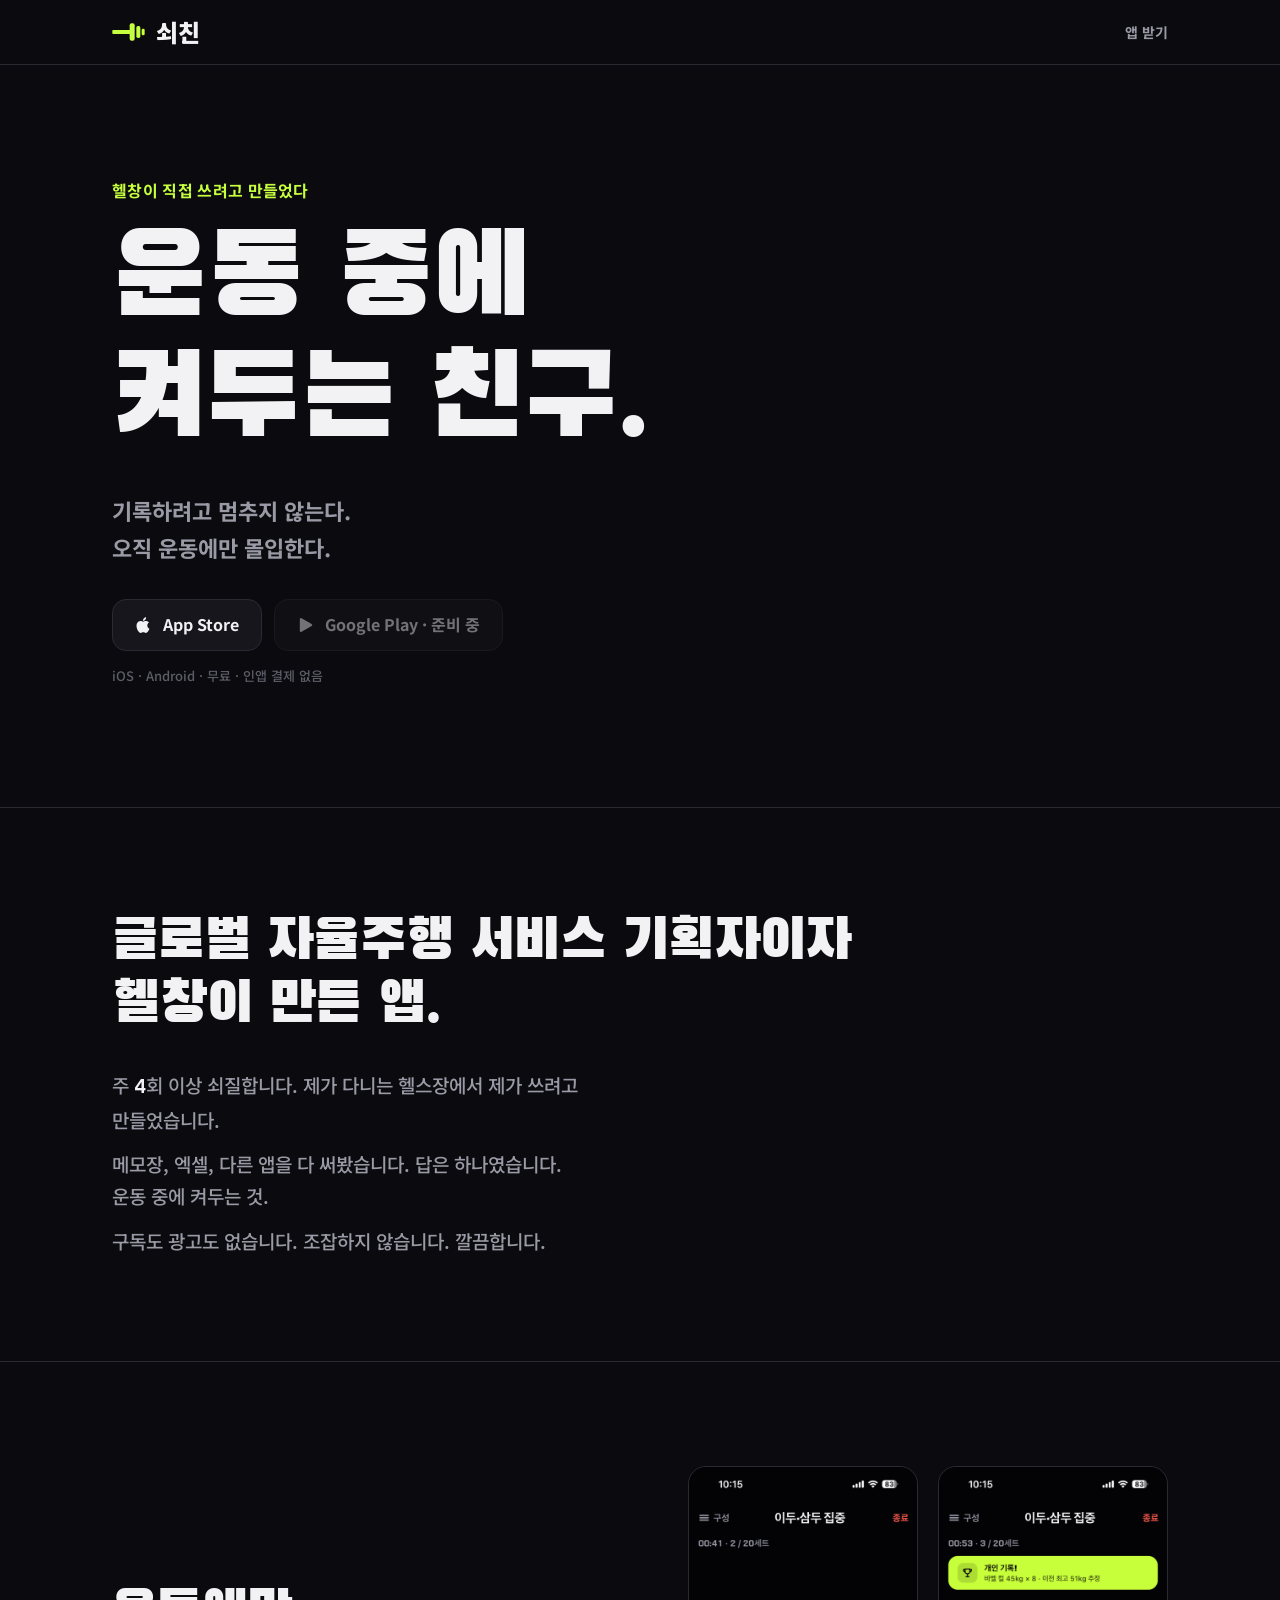
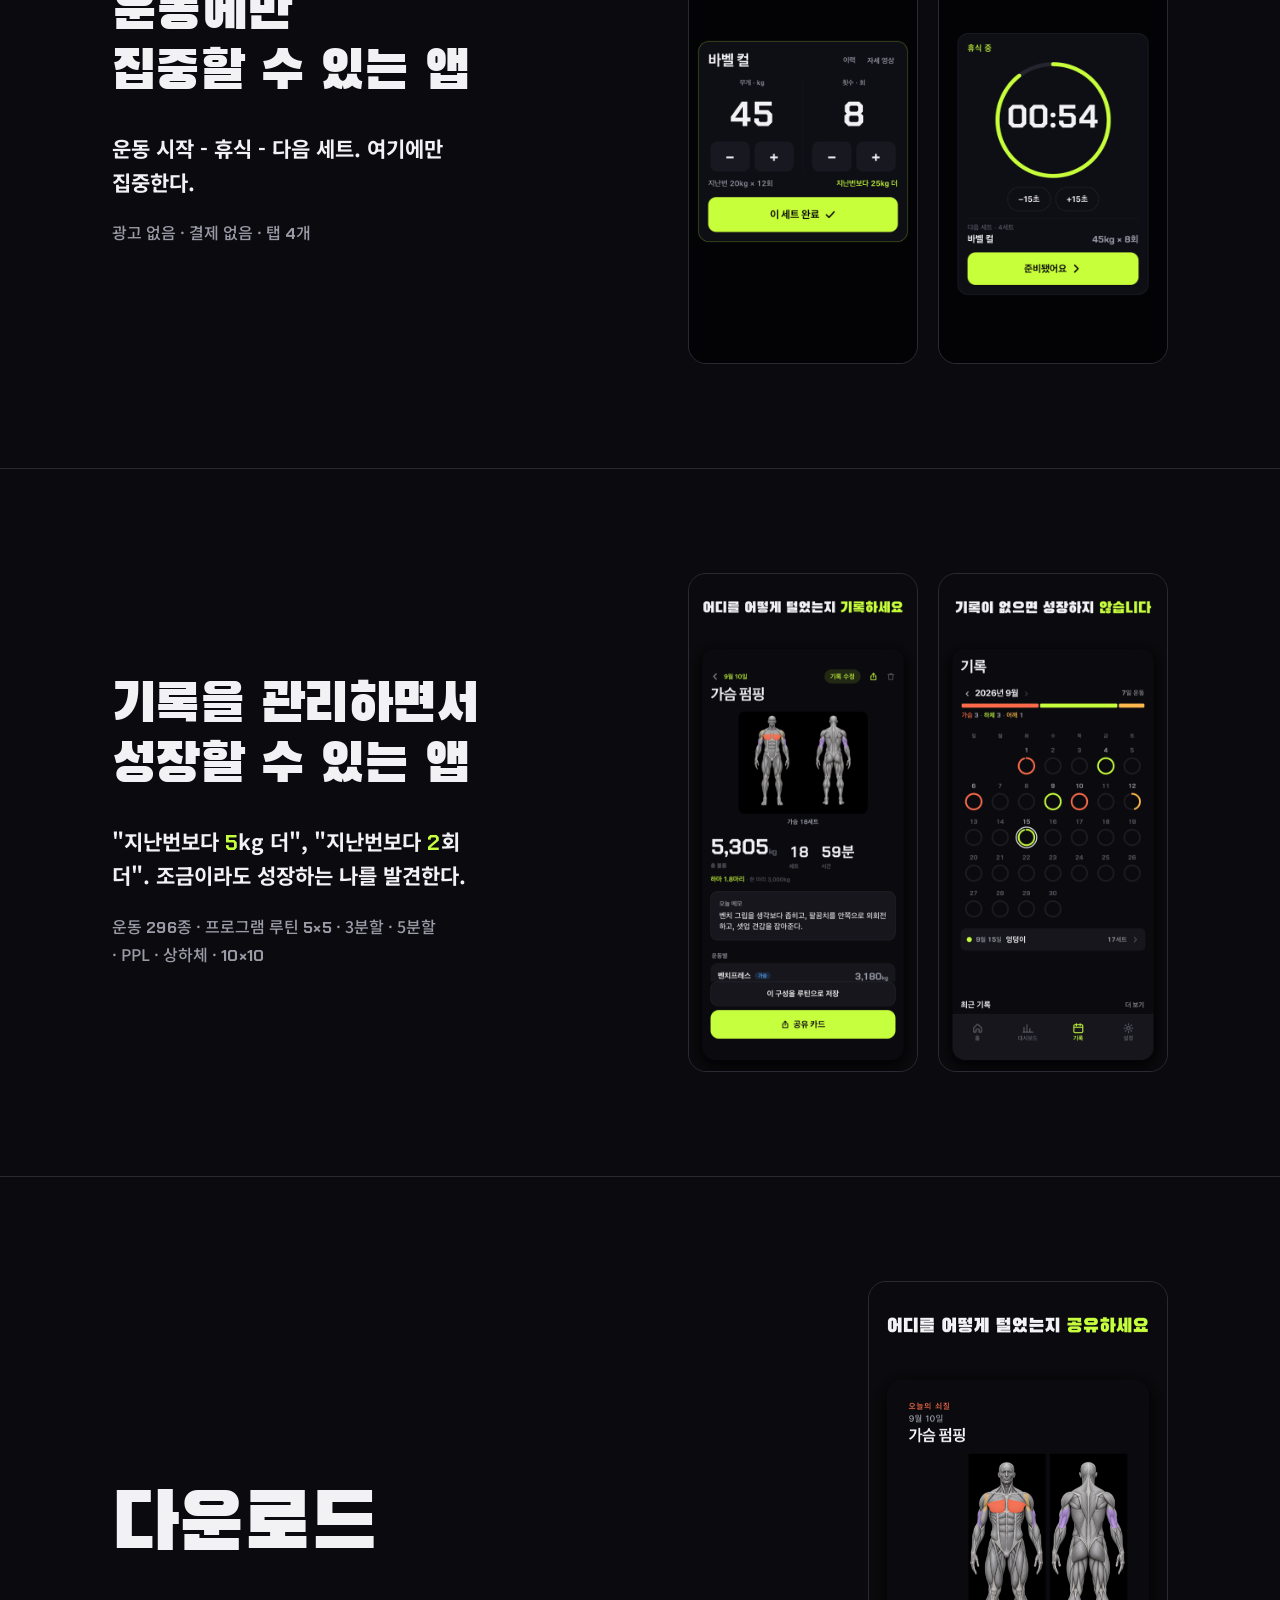
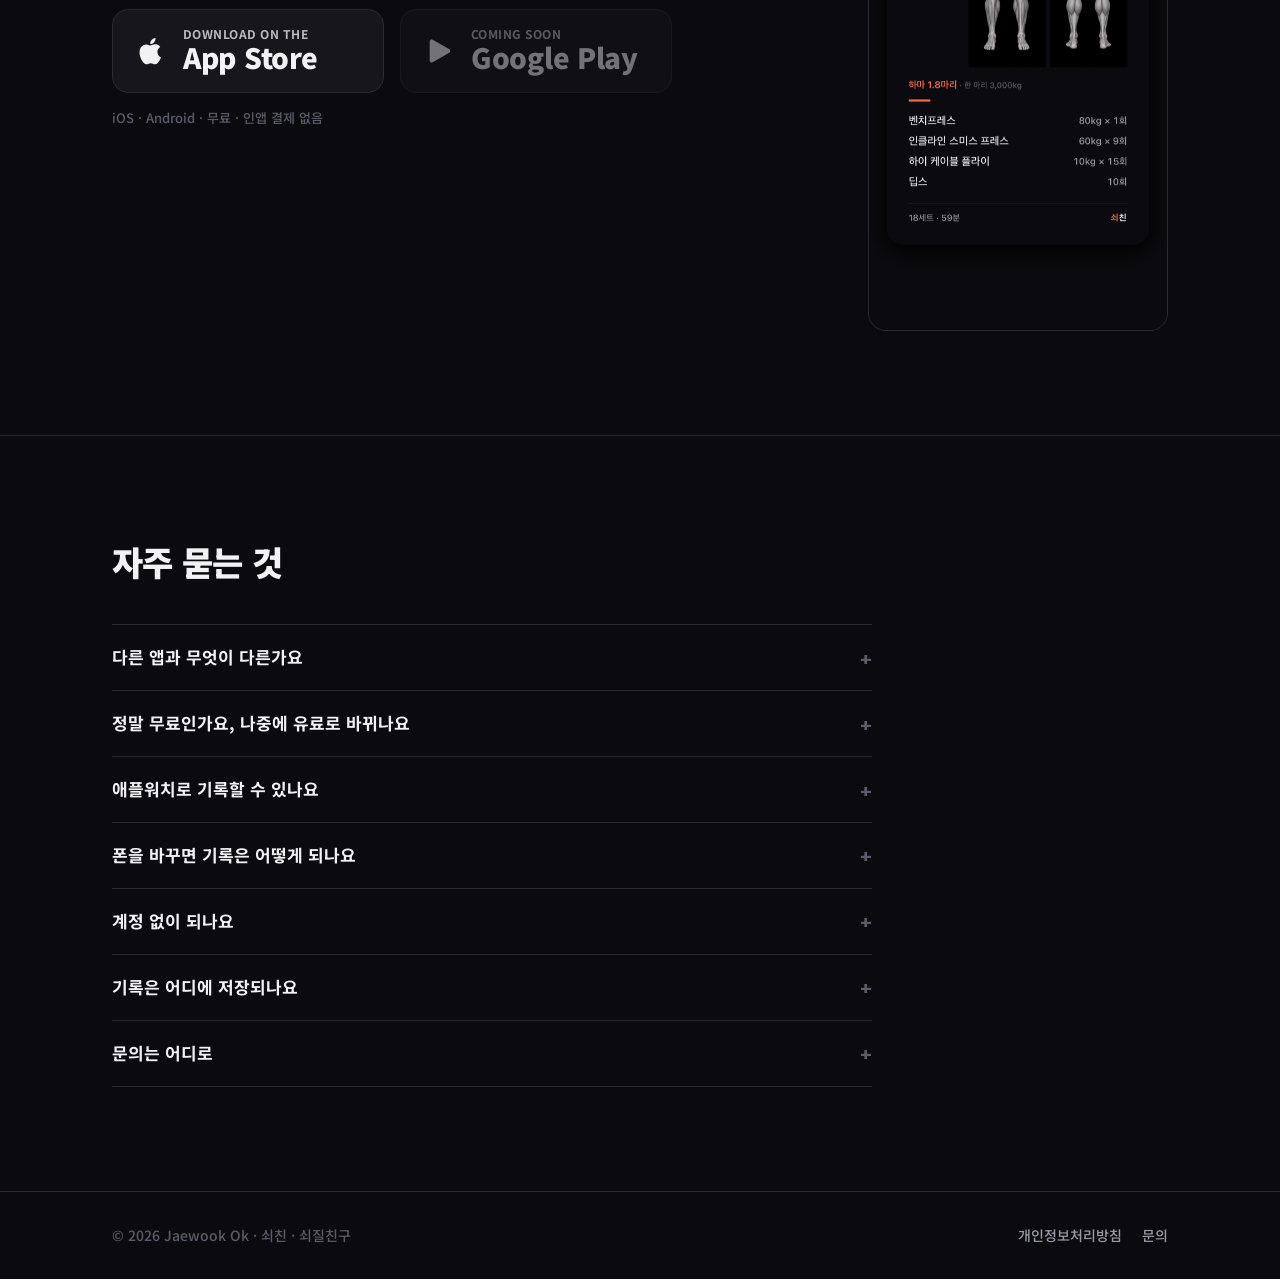
==== commit efd4e547: "site: 홈 FAQ 4개 추가(다른 앱과 차이·무료·애플워치·폰 교체)" ====
--- a/index.html
+++ b/index.html
@@ -115,12 +115,28 @@
         <h2 class="section-title" id="faq-title">자주 묻는 것</h2>
         <div class="faq">
           <details>
+            <summary>다른 앱과 무엇이 다른가요</summary>
+            <p>운동 중 화면이 전부입니다. 지금 할 세트 하나만 크게 보이고, 휴식 타이머가 끝나면 다음 세트를 밀어줍니다. 광고도 구독도 없어서 그 흐름을 끊는 게 없습니다.</p>
+          </details>
+          <details>
+            <summary>정말 무료인가요, 나중에 유료로 바뀌나요</summary>
+            <p>오직 하나에만 집중했습니다. 바로 운동에 집중하는 것. 눈에 거슬리는 광고, 구독은 다 뺐습니다. 지난 기록은 몇 달 전 것도 오늘처럼 확인하고 복사하고, 외부로 공유할 수 있습니다.</p>
+          </details>
+          <details>
+            <summary>애플워치로 기록할 수 있나요</summary>
+            <p>아직은 폰에서만 됩니다. 휴식 끝 알림은 워치로도 옵니다. 워치 앱은 다음 버전 과제입니다.</p>
+          </details>
+          <details>
+            <summary>폰을 바꾸면 기록은 어떻게 되나요</summary>
+            <p>설정에서 Apple이나 Google로 로그인해 두면 새 폰에서 같은 계정으로 로그인하는 순간 기록이 그대로 돌아옵니다. 로그인하지 않았다면 설정 → 데이터에서 기록을 파일로 꺼내 둘 수 있습니다.</p>
+          </details>
+          <details>
             <summary>계정 없이 되나요</summary>
             <p>됩니다. 모든 기능이 로그인 없이 돌아갑니다. Apple 로그인은 기기를 잃거나 바꿔도 기록이 살아남게 하는 백업 용도이고, 설정 탭에서 선택합니다.</p>
           </details>
           <details>
             <summary>기록은 어디에 저장되나요</summary>
-            <p>기기 안의 데이터베이스에 저장됩니다. 로그인하지 않으면 어떤 정보도 기기 밖으로 나가지 않습니다. 로그인하면 운동 세션·세트·루틴·직접 만든 운동이 계정에 묶여 서버(서울 리전)에 백업됩니다. 설정 → 데이터 → CSV 내보내기로 언제든 꺼낼 수 있습니다.</p>
+            <p>기기 안의 데이터베이스에 저장됩니다. 로그인하지 않으면 어떤 정보도 기기 밖으로 나가지 않습니다. 로그인하면 운동 세션·세트·루틴·직접 만든 운동이 계정에 묶여 서버(서울 리전)에 백업됩니다. 설정 → 데이터 → AI에게 넘기기나 CSV 내보내기로 언제든 꺼낼 수 있습니다.</p>
           </details>
           <details>
             <summary>문의는 어디로</summary>
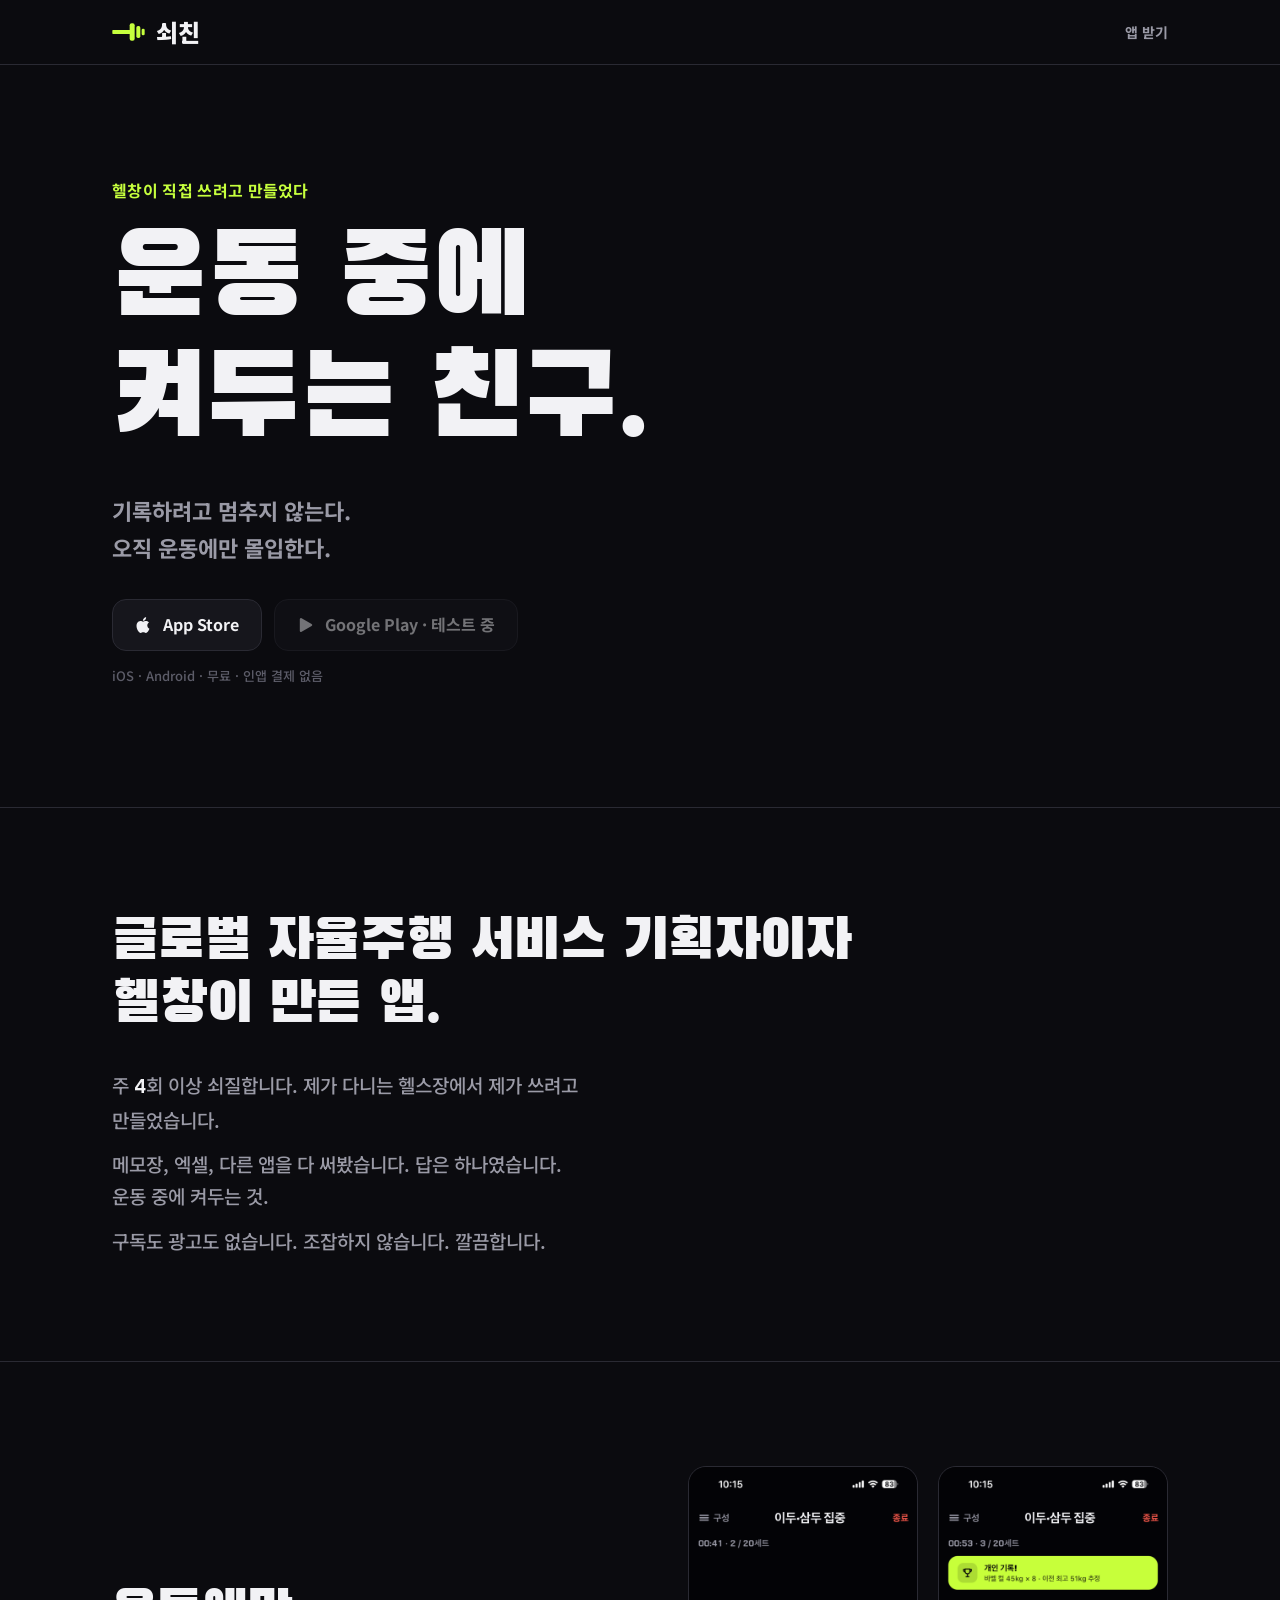
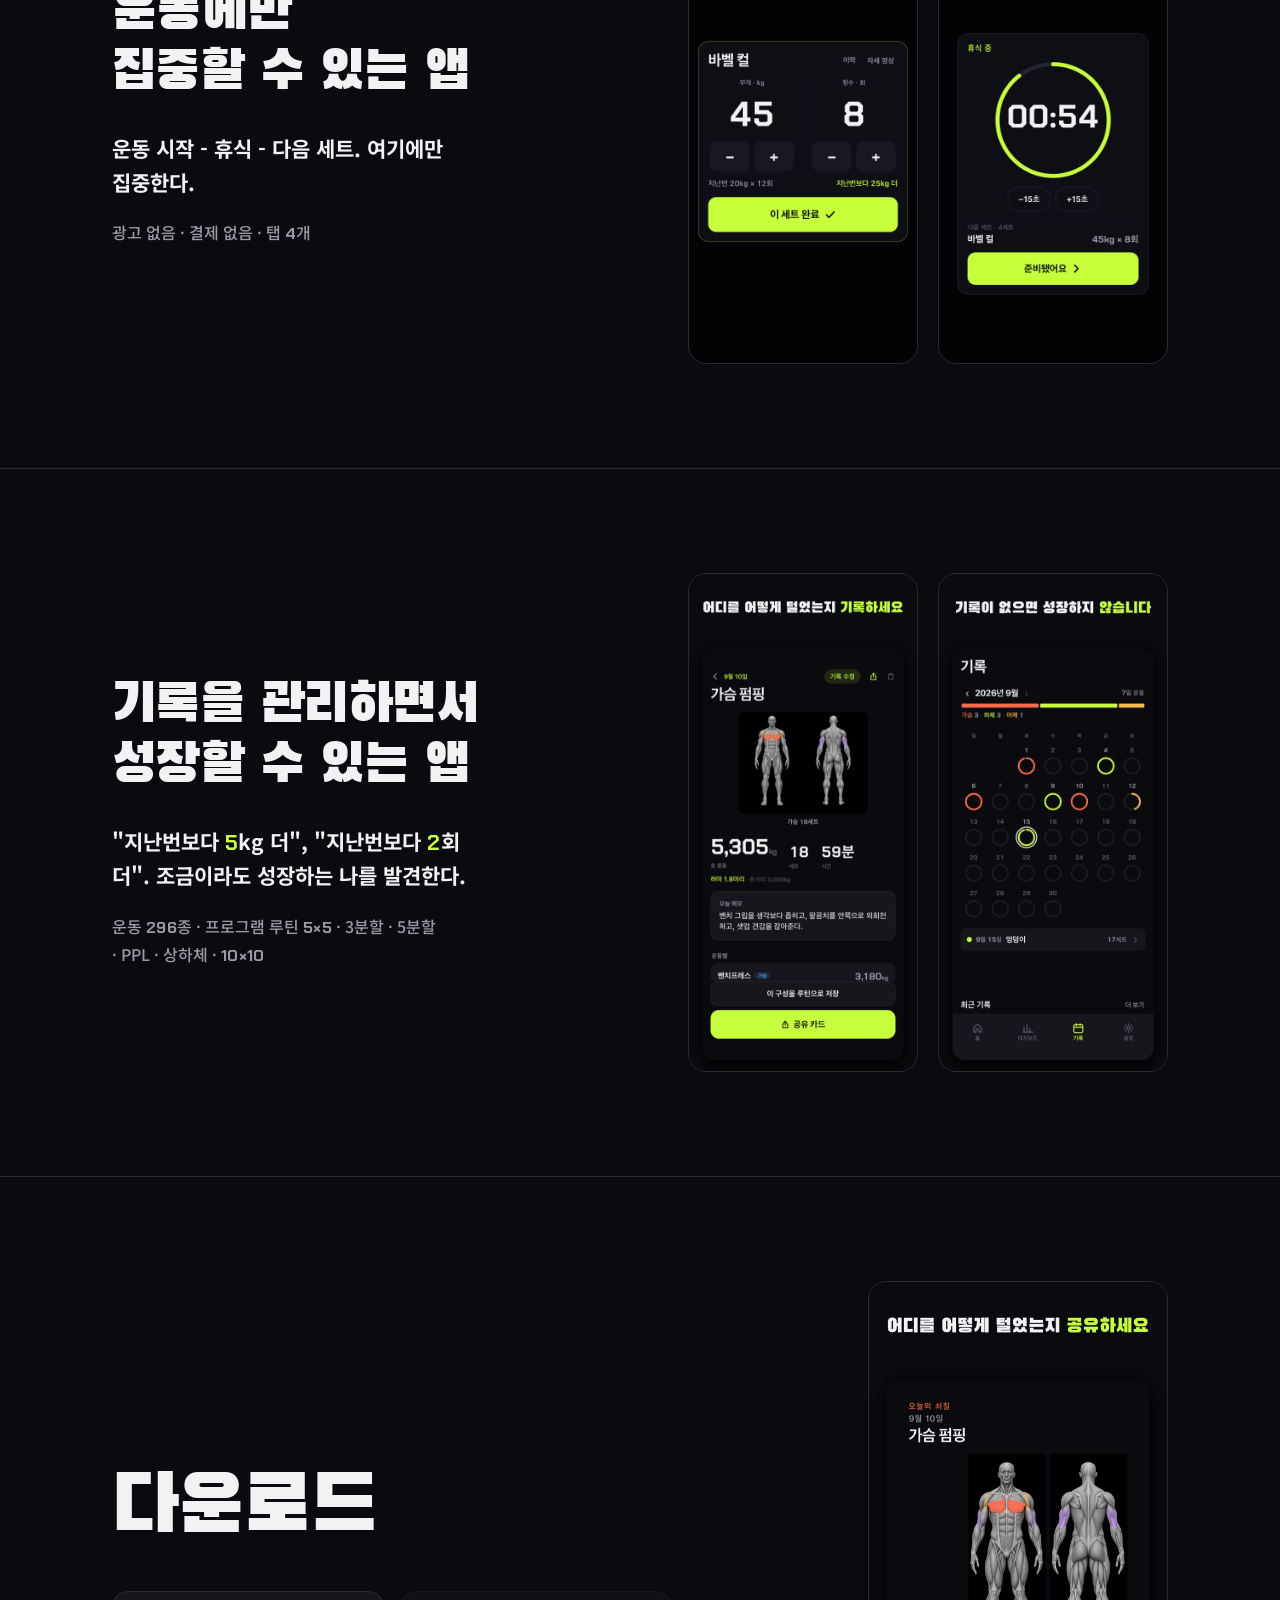
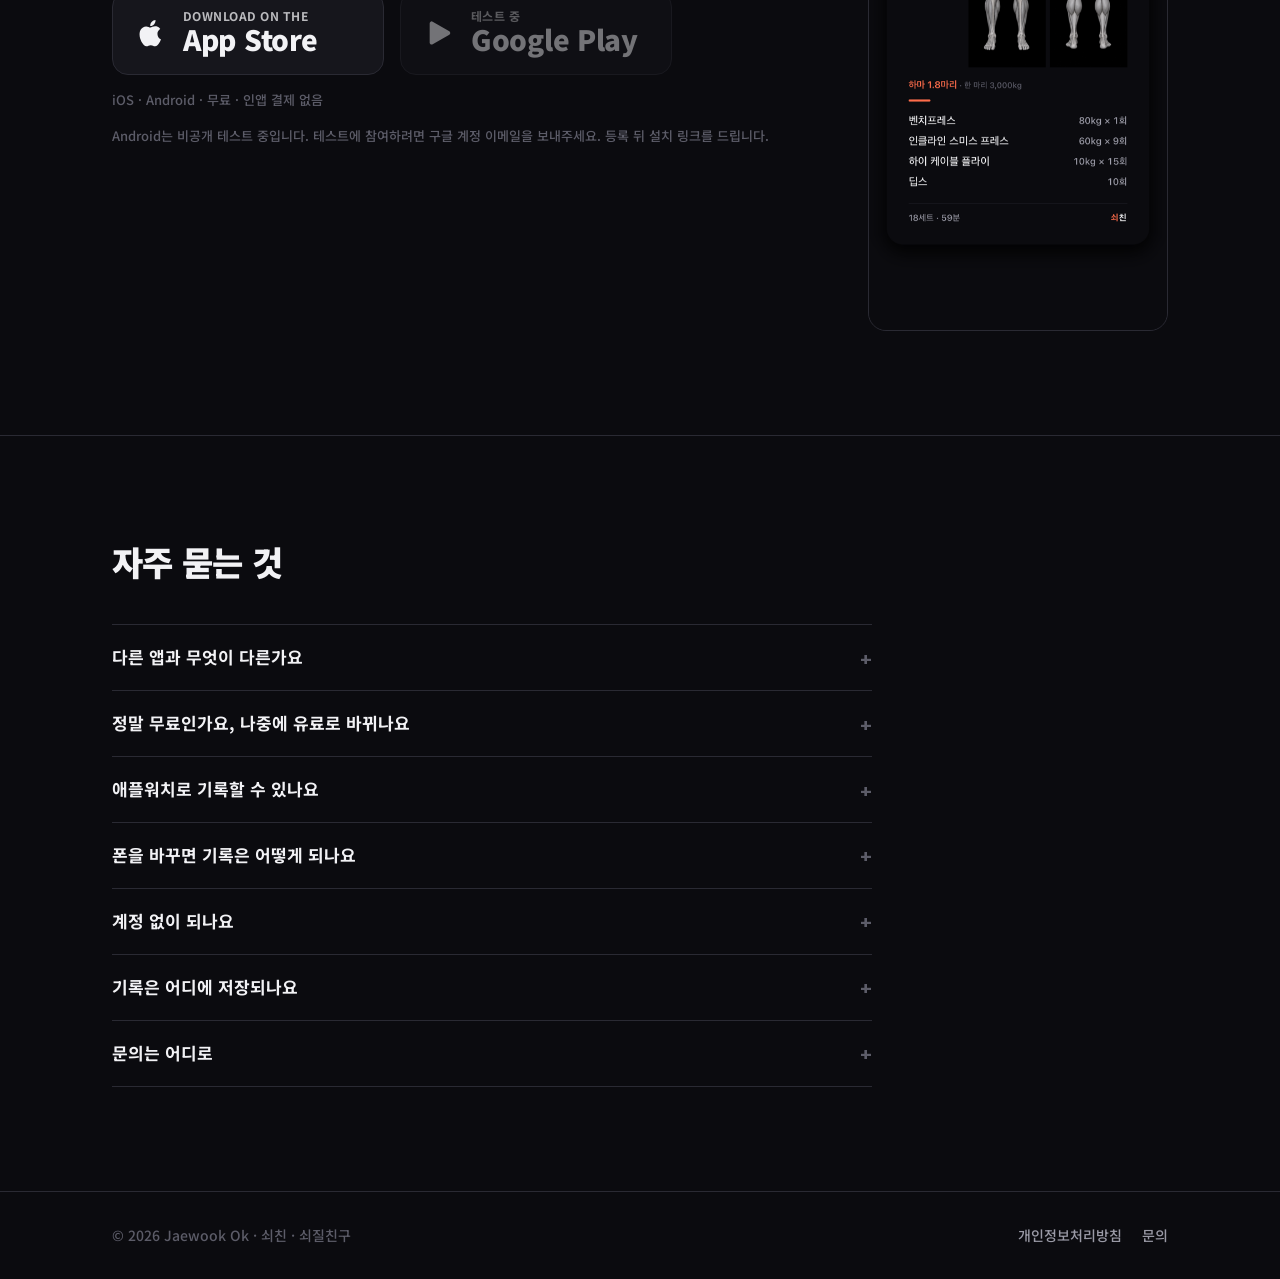
==== commit bd15f3ed: "site: Android 테스트 중 표기 + 테스터 신청 메일" ====
--- a/index.html
+++ b/index.html
@@ -48,7 +48,7 @@
           <!-- [출시 후 링크] App Store 링크로 교체: https://apps.apple.com/kr/app/idXXXXXXXXXX -->
           <a class="store-link store-btn" href="https://apps.apple.com/kr/app/id6820119682"><svg class="store-mark" viewBox="0 0 24 24" width="18" height="18" aria-hidden="true" focusable="false"><path fill="currentColor" d="M16.365 12.77c-.026-2.66 2.174-3.94 2.273-4.003-1.238-1.81-3.164-2.058-3.85-2.086-1.64-.166-3.2.966-4.032.966-.83 0-2.114-.943-3.474-.917-1.787.026-3.435 1.04-4.355 2.64-1.857 3.22-.475 7.99 1.334 10.607.884 1.28 1.937 2.72 3.32 2.668 1.332-.053 1.836-.862 3.447-.862 1.61 0 2.063.862 3.474.836 1.435-.027 2.344-1.303 3.222-2.588 1.014-1.487 1.432-2.928 1.457-3.003-.032-.014-2.797-1.073-2.816-4.258zM13.71 4.95c.735-.89 1.23-2.128 1.095-3.36-1.058.043-2.34.705-3.1 1.594-.68.787-1.276 2.047-1.116 3.256 1.18.092 2.386-.6 3.12-1.49z"/></svg><span class="store-label">App Store</span></a>
           <!-- [출시 후 링크] Google Play 링크로 교체: https://play.google.com/store/apps/details?id=com.jay.ironlog -->
-          <span class="store-link store-btn is-soon" aria-disabled="true" title="Google Play는 비공개 테스트 중"><svg class="store-mark" viewBox="0 0 24 24" width="18" height="18" aria-hidden="true" focusable="false"><path fill="currentColor" d="M4.5 2.9a1.6 1.6 0 0 1 1.65.05l13.3 7.7a1.6 1.6 0 0 1 0 2.7l-13.3 7.7A1.6 1.6 0 0 1 3.75 20V4.25c0-.55.28-1.06.75-1.35z"/></svg><span class="store-label">Google Play · 준비 중</span></span>
+          <span class="store-link store-btn is-soon" aria-disabled="true" title="Google Play는 비공개 테스트 중"><svg class="store-mark" viewBox="0 0 24 24" width="18" height="18" aria-hidden="true" focusable="false"><path fill="currentColor" d="M4.5 2.9a1.6 1.6 0 0 1 1.65.05l13.3 7.7a1.6 1.6 0 0 1 0 2.7l-13.3 7.7A1.6 1.6 0 0 1 3.75 20V4.25c0-.55.28-1.06.75-1.35z"/></svg><span class="store-label">Google Play · 테스트 중</span></span>
         </div>
         <p class="note">iOS · Android · 무료 · 인앱 결제 없음</p>
       </div>
@@ -102,9 +102,10 @@
             <!-- [출시 후 링크] App Store 링크로 교체: https://apps.apple.com/kr/app/idXXXXXXXXXX -->
             <a class="store-link store" href="https://apps.apple.com/kr/app/id6820119682"><svg class="store-mark" viewBox="0 0 24 24" width="18" height="18" aria-hidden="true" focusable="false"><path fill="currentColor" d="M16.365 12.77c-.026-2.66 2.174-3.94 2.273-4.003-1.238-1.81-3.164-2.058-3.85-2.086-1.64-.166-3.2.966-4.032.966-.83 0-2.114-.943-3.474-.917-1.787.026-3.435 1.04-4.355 2.64-1.857 3.22-.475 7.99 1.334 10.607.884 1.28 1.937 2.72 3.32 2.668 1.332-.053 1.836-.862 3.447-.862 1.61 0 2.063.862 3.474.836 1.435-.027 2.344-1.303 3.222-2.588 1.014-1.487 1.432-2.928 1.457-3.003-.032-.014-2.797-1.073-2.816-4.258zM13.71 4.95c.735-.89 1.23-2.128 1.095-3.36-1.058.043-2.34.705-3.1 1.594-.68.787-1.276 2.047-1.116 3.256 1.18.092 2.386-.6 3.12-1.49z"/></svg><span class="store-text"><span class="store-k">Download on the</span><span class="store-n">App Store</span></span></a>
             <!-- [출시 후 링크] Google Play 링크로 교체: https://play.google.com/store/apps/details?id=com.jay.ironlog -->
-            <span class="store-link store is-soon" aria-disabled="true" title="Google Play는 비공개 테스트 중"><svg class="store-mark" viewBox="0 0 24 24" width="18" height="18" aria-hidden="true" focusable="false"><path fill="currentColor" d="M4.5 2.9a1.6 1.6 0 0 1 1.65.05l13.3 7.7a1.6 1.6 0 0 1 0 2.7l-13.3 7.7A1.6 1.6 0 0 1 3.75 20V4.25c0-.55.28-1.06.75-1.35z"/></svg><span class="store-text"><span class="store-k">COMING SOON</span><span class="store-n">Google Play</span></span></span>
+            <span class="store-link store is-soon" aria-disabled="true" title="Google Play는 비공개 테스트 중"><svg class="store-mark" viewBox="0 0 24 24" width="18" height="18" aria-hidden="true" focusable="false"><path fill="currentColor" d="M4.5 2.9a1.6 1.6 0 0 1 1.65.05l13.3 7.7a1.6 1.6 0 0 1 0 2.7l-13.3 7.7A1.6 1.6 0 0 1 3.75 20V4.25c0-.55.28-1.06.75-1.35z"/></svg><span class="store-text"><span class="store-k">테스트 중</span><span class="store-n">Google Play</span></span></span>
           </div>
           <p class="note">iOS · Android · 무료 · 인앱 결제 없음</p>
+          <p class="note">Android는 비공개 테스트 중입니다. 테스트에 참여하려면 <a href="mailto:joyglobal0906@gmail.com?subject=%EC%87%A0%EC%B9%9C%20%EC%95%88%EB%93%9C%EB%A1%9C%EC%9D%B4%EB%93%9C%20%ED%85%8C%EC%8A%A4%ED%84%B0%20%EC%8B%A0%EC%B2%AD">구글 계정 이메일을 보내주세요</a>. 등록 뒤 설치 링크를 드립니다.</p>
         </div>
         <figure class="frame download-frame"><img src="assets/04-share.png" width="540" height="1170" alt="공유 카드. 앞·뒤 인체도가 들어간 스토리 크기 카드" loading="lazy"></figure>
       </div>
@@ -140,7 +141,7 @@
           </details>
           <details>
             <summary>문의는 어디로</summary>
-            <p><a href="mailto:jwocg12@gmail.com">jwocg12@gmail.com</a>으로 보내주세요. 버그, 빠진 운동, 별칭 제안 전부 받습니다.</p>
+            <p><a href="mailto:joyglobal0906@gmail.com">joyglobal0906@gmail.com</a>으로 보내주세요. 버그, 빠진 운동, 별칭 제안 전부 받습니다.</p>
           </details>
         </div>
       </div>
@@ -153,7 +154,7 @@
       <p>© 2026 Jaewook Ok · 쇠친 · 쇠질친구</p>
       <nav>
         <a href="privacy.html">개인정보처리방침</a>
-        <a href="mailto:jwocg12@gmail.com">문의</a>
+        <a href="mailto:joyglobal0906@gmail.com">문의</a>
       </nav>
     </div>
   </footer>
